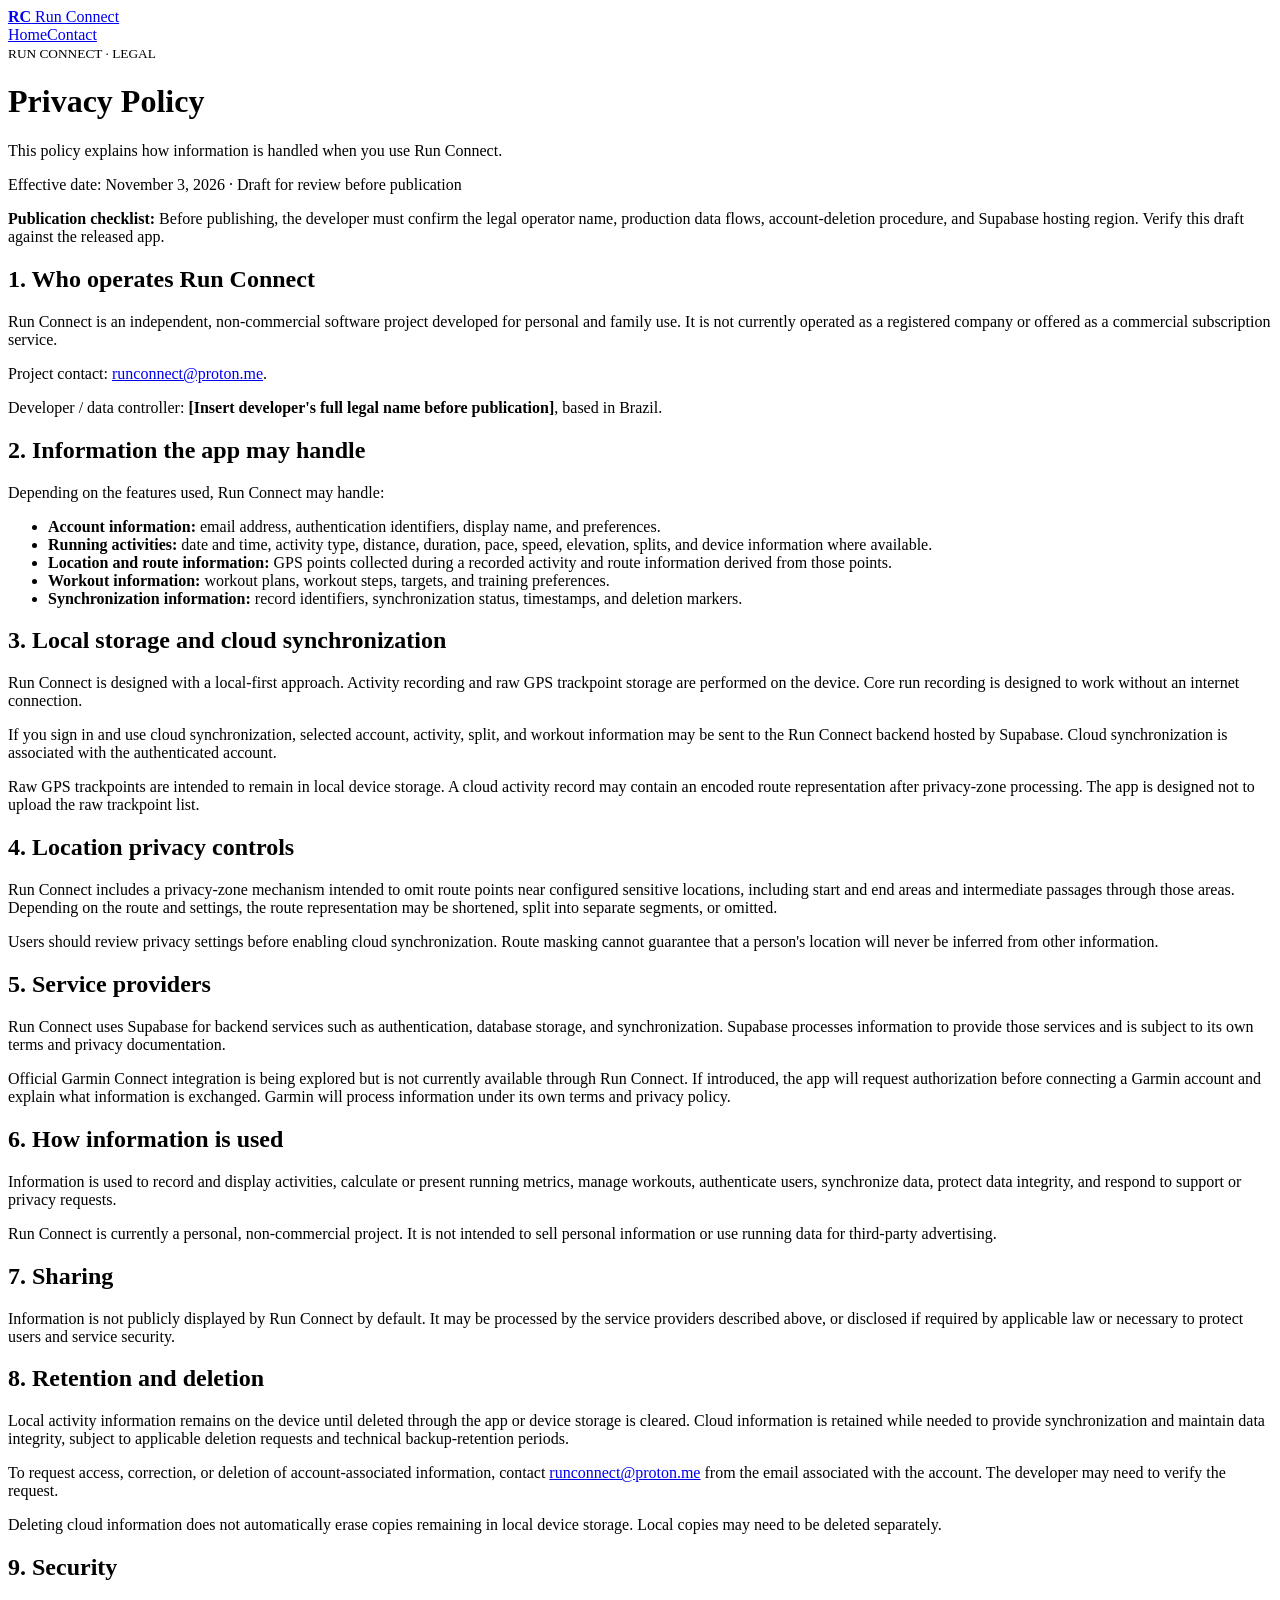
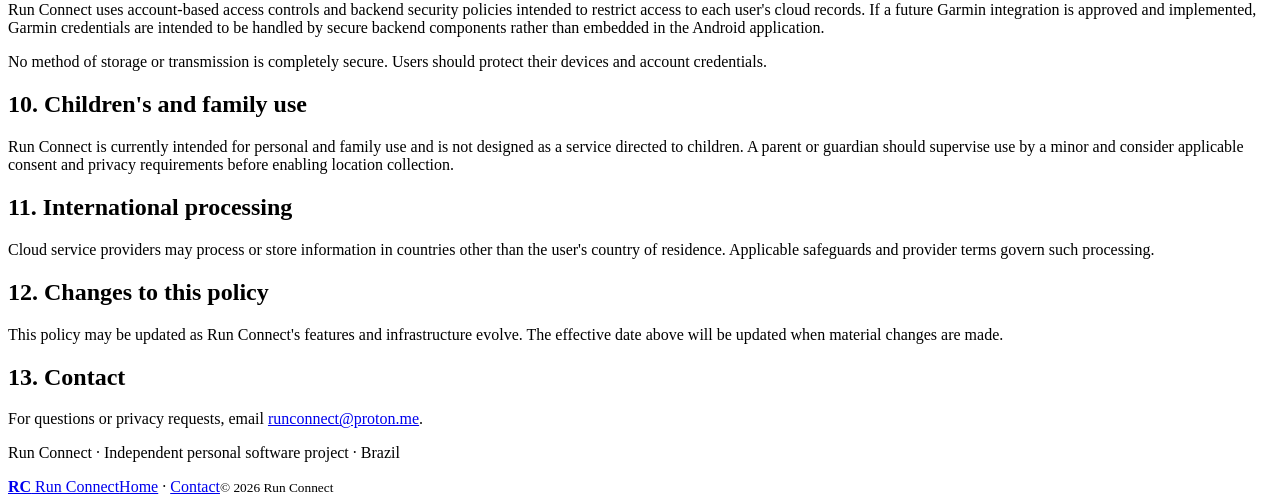
==== privacy.html @ 6f35df57 "Add Run Connect public site: privacy.html" ====
<!doctype html>
<html lang="en"><head><meta charset="utf-8"><meta name="viewport" content="width=device-width,initial-scale=1"><meta name="theme-color" content="#102338"><title>Privacy Policy — Run Connect</title><link rel="stylesheet" href="assets/style.css"></head>
<body><header><a class="brand" href="./"><b>RC</b> Run Connect</a><nav><a href="index.html">Home</a><a href="mailto:runconnect@proton.me">Contact</a></nav></header>
<main class="legal"><small>RUN CONNECT · LEGAL</small><h1>Privacy Policy</h1><p class="lead">This policy explains how information is handled when you use Run Connect.</p><p class="date">Effective date: November 3, 2026 · Draft for review before publication</p>
<aside><strong>Publication checklist:</strong> Before publishing, the developer must confirm the legal operator name, production data flows, account-deletion procedure, and Supabase hosting region. Verify this draft against the released app.</aside>
<h2>1. Who operates Run Connect</h2><p>Run Connect is an independent, non-commercial software project developed for personal and family use. It is not currently operated as a registered company or offered as a commercial subscription service.</p><p>Project contact: <a href="mailto:runconnect@proton.me">runconnect@proton.me</a>.</p><p>Developer / data controller: <strong>[Insert developer's full legal name before publication]</strong>, based in Brazil.</p>
<h2>2. Information the app may handle</h2><p>Depending on the features used, Run Connect may handle:</p><ul><li><strong>Account information:</strong> email address, authentication identifiers, display name, and preferences.</li><li><strong>Running activities:</strong> date and time, activity type, distance, duration, pace, speed, elevation, splits, and device information where available.</li><li><strong>Location and route information:</strong> GPS points collected during a recorded activity and route information derived from those points.</li><li><strong>Workout information:</strong> workout plans, workout steps, targets, and training preferences.</li><li><strong>Synchronization information:</strong> record identifiers, synchronization status, timestamps, and deletion markers.</li></ul>
<h2>3. Local storage and cloud synchronization</h2><p>Run Connect is designed with a local-first approach. Activity recording and raw GPS trackpoint storage are performed on the device. Core run recording is designed to work without an internet connection.</p><p>If you sign in and use cloud synchronization, selected account, activity, split, and workout information may be sent to the Run Connect backend hosted by Supabase. Cloud synchronization is associated with the authenticated account.</p><p>Raw GPS trackpoints are intended to remain in local device storage. A cloud activity record may contain an encoded route representation after privacy-zone processing. The app is designed not to upload the raw trackpoint list.</p>
<h2>4. Location privacy controls</h2><p>Run Connect includes a privacy-zone mechanism intended to omit route points near configured sensitive locations, including start and end areas and intermediate passages through those areas. Depending on the route and settings, the route representation may be shortened, split into separate segments, or omitted.</p><p>Users should review privacy settings before enabling cloud synchronization. Route masking cannot guarantee that a person's location will never be inferred from other information.</p>
<h2>5. Service providers</h2><p>Run Connect uses Supabase for backend services such as authentication, database storage, and synchronization. Supabase processes information to provide those services and is subject to its own terms and privacy documentation.</p><p>Official Garmin Connect integration is being explored but is not currently available through Run Connect. If introduced, the app will request authorization before connecting a Garmin account and explain what information is exchanged. Garmin will process information under its own terms and privacy policy.</p>
<h2>6. How information is used</h2><p>Information is used to record and display activities, calculate or present running metrics, manage workouts, authenticate users, synchronize data, protect data integrity, and respond to support or privacy requests.</p><p>Run Connect is currently a personal, non-commercial project. It is not intended to sell personal information or use running data for third-party advertising.</p>
<h2>7. Sharing</h2><p>Information is not publicly displayed by Run Connect by default. It may be processed by the service providers described above, or disclosed if required by applicable law or necessary to protect users and service security.</p>
<h2>8. Retention and deletion</h2><p>Local activity information remains on the device until deleted through the app or device storage is cleared. Cloud information is retained while needed to provide synchronization and maintain data integrity, subject to applicable deletion requests and technical backup-retention periods.</p><p>To request access, correction, or deletion of account-associated information, contact <a href="mailto:runconnect@proton.me">runconnect@proton.me</a> from the email associated with the account. The developer may need to verify the request.</p><p>Deleting cloud information does not automatically erase copies remaining in local device storage. Local copies may need to be deleted separately.</p>
<h2>9. Security</h2><p>Run Connect uses account-based access controls and backend security policies intended to restrict access to each user's cloud records. If a future Garmin integration is approved and implemented, Garmin credentials are intended to be handled by secure backend components rather than embedded in the Android application.</p><p>No method of storage or transmission is completely secure. Users should protect their devices and account credentials.</p>
<h2>10. Children's and family use</h2><p>Run Connect is currently intended for personal and family use and is not designed as a service directed to children. A parent or guardian should supervise use by a minor and consider applicable consent and privacy requirements before enabling location collection.</p>
<h2>11. International processing</h2><p>Cloud service providers may process or store information in countries other than the user's country of residence. Applicable safeguards and provider terms govern such processing.</p>
<h2>12. Changes to this policy</h2><p>This policy may be updated as Run Connect's features and infrastructure evolve. The effective date above will be updated when material changes are made.</p>
<h2>13. Contact</h2><p>For questions or privacy requests, email <a href="mailto:runconnect@proton.me">runconnect@proton.me</a>.</p><p class="date">Run Connect · Independent personal software project · Brazil</p></main>
<footer><a class="brand" href="./"><b>RC</b> Run Connect</a><span><a href="index.html">Home</a> · <a href="mailto:runconnect@proton.me">Contact</a></span><small>© 2026 Run Connect</small></footer></body></html>
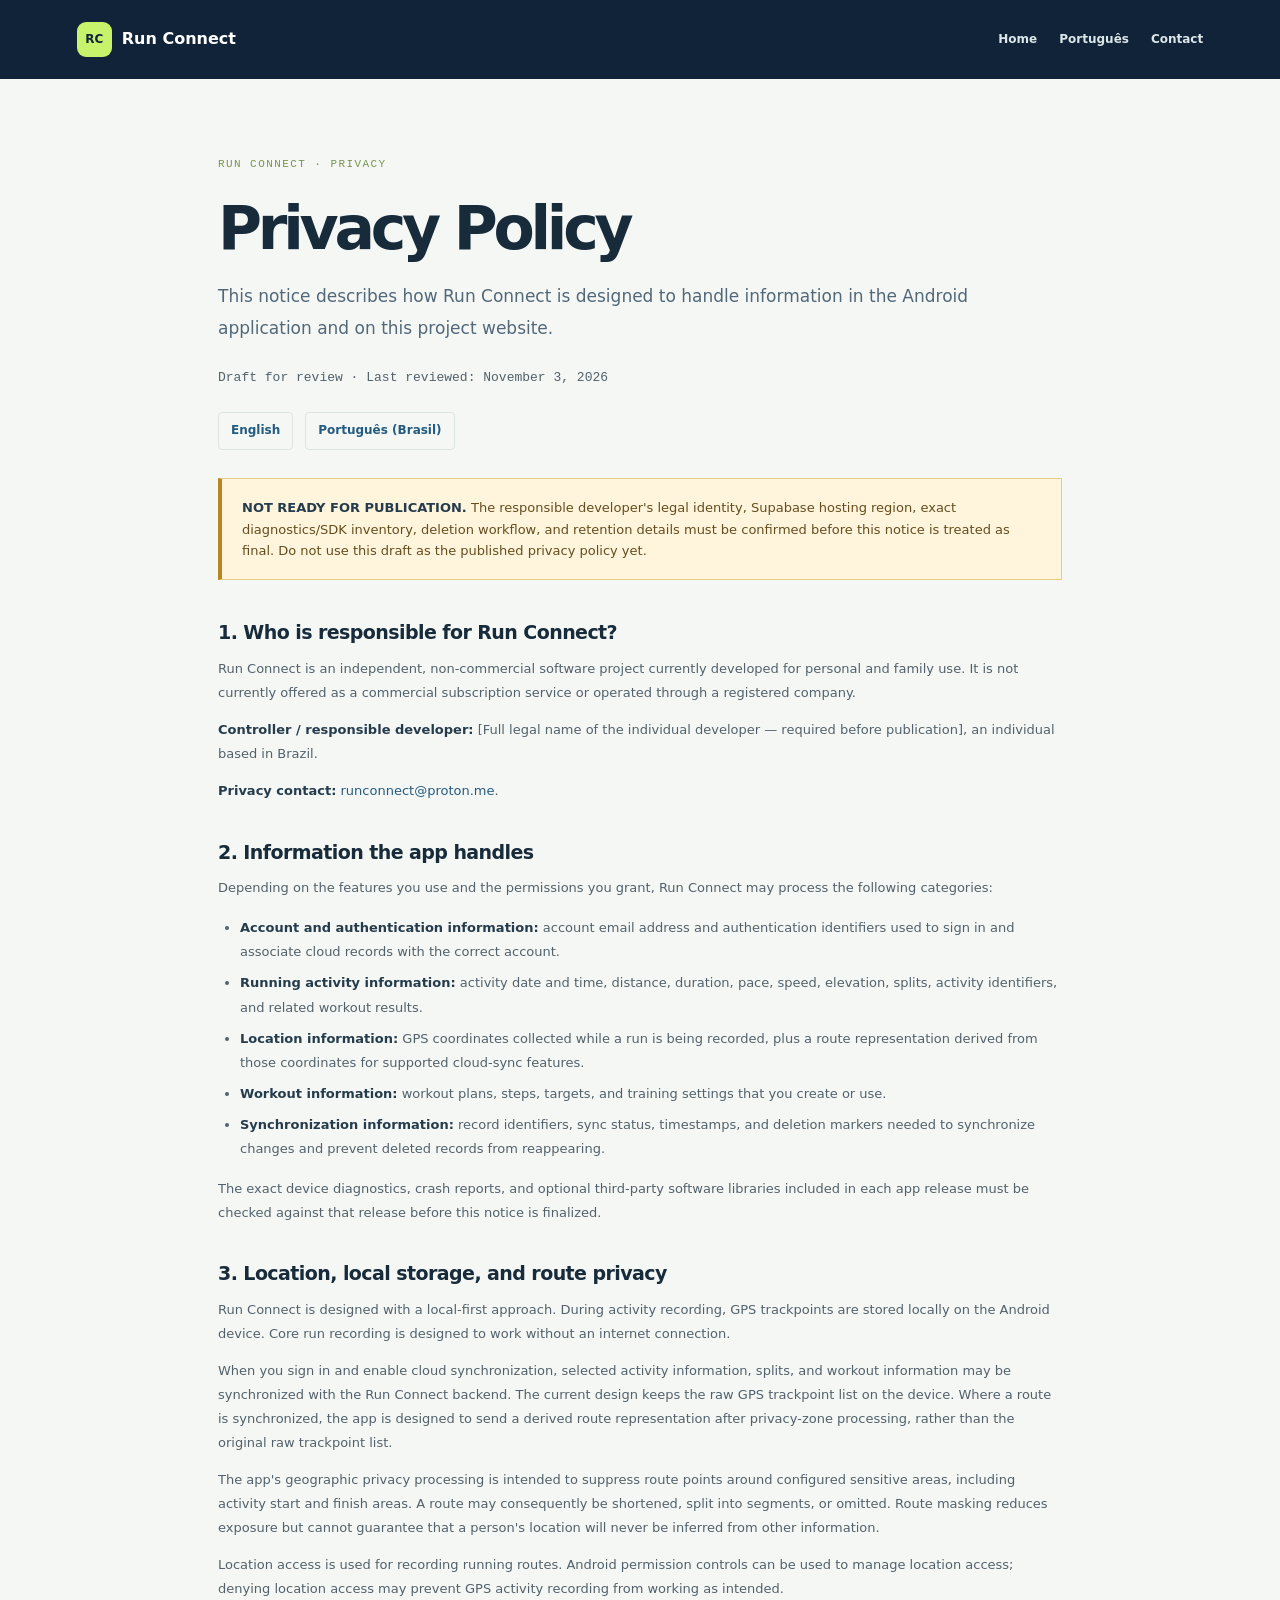
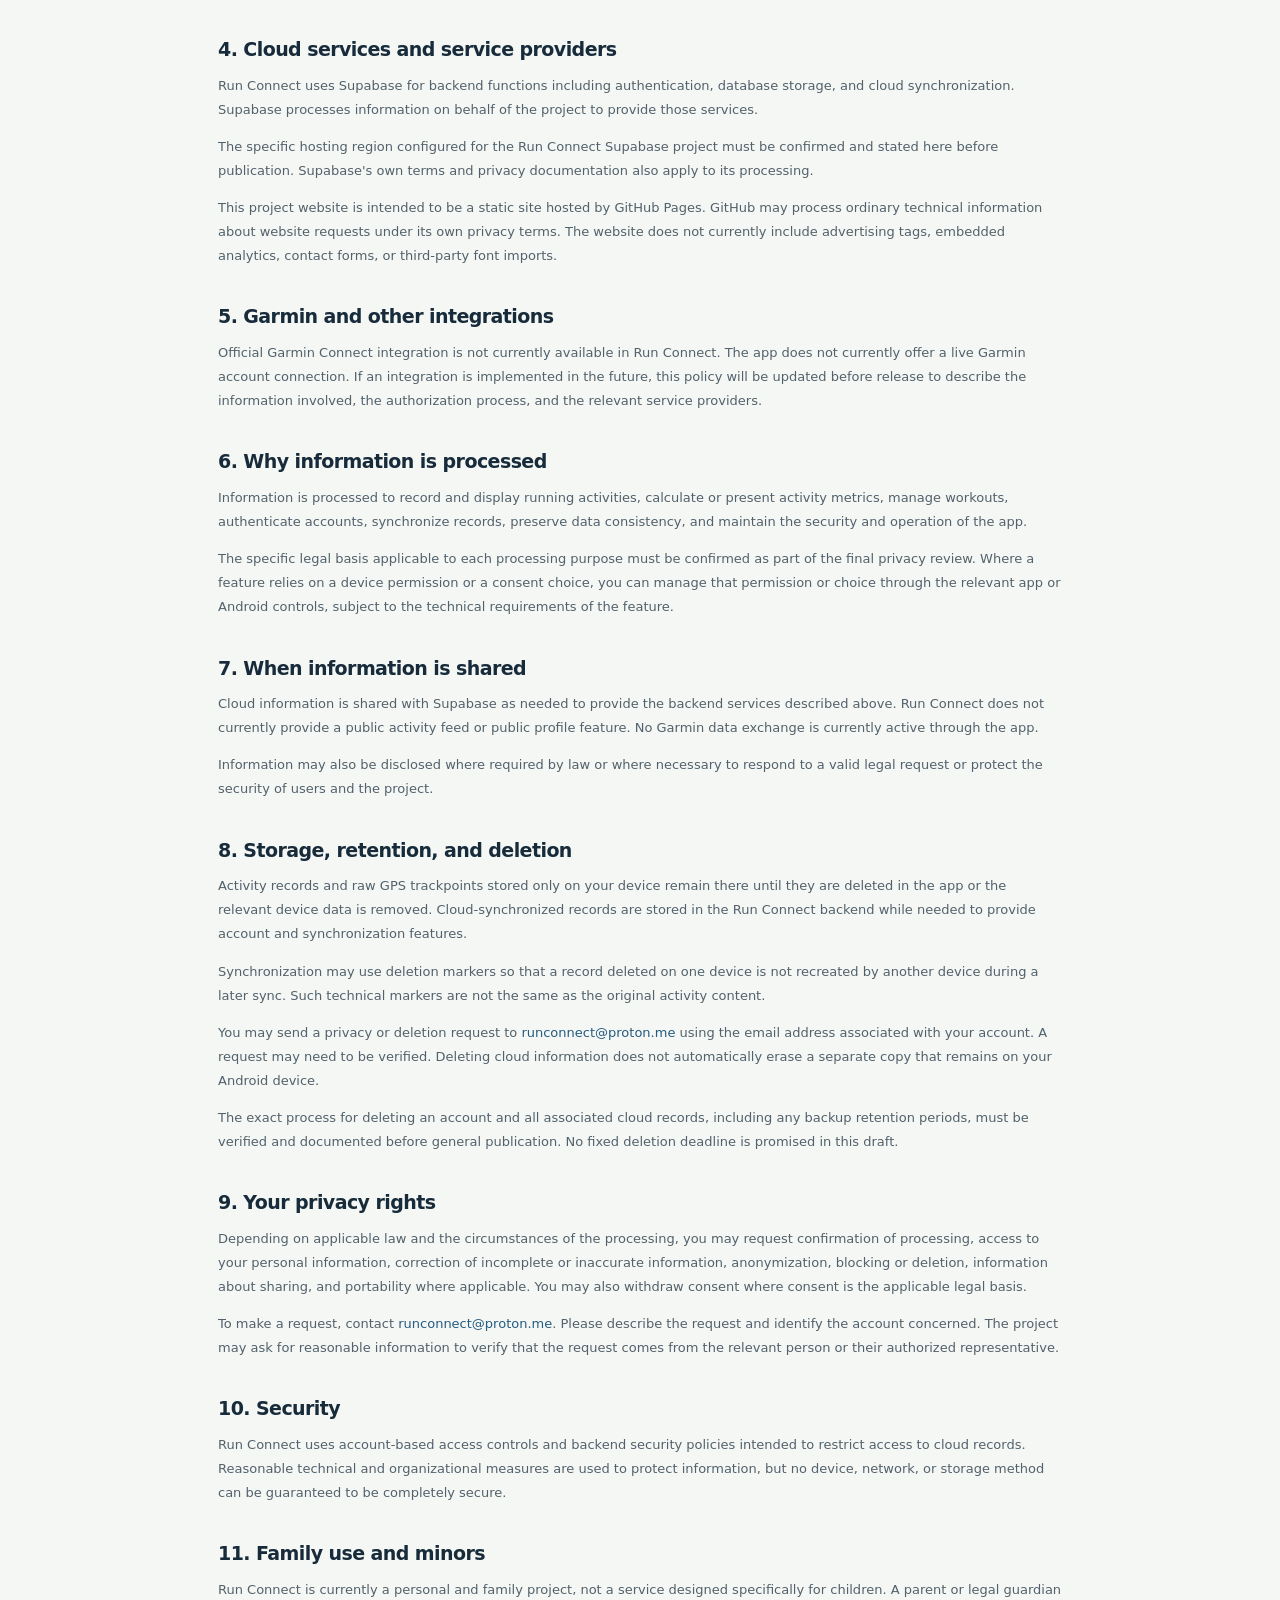
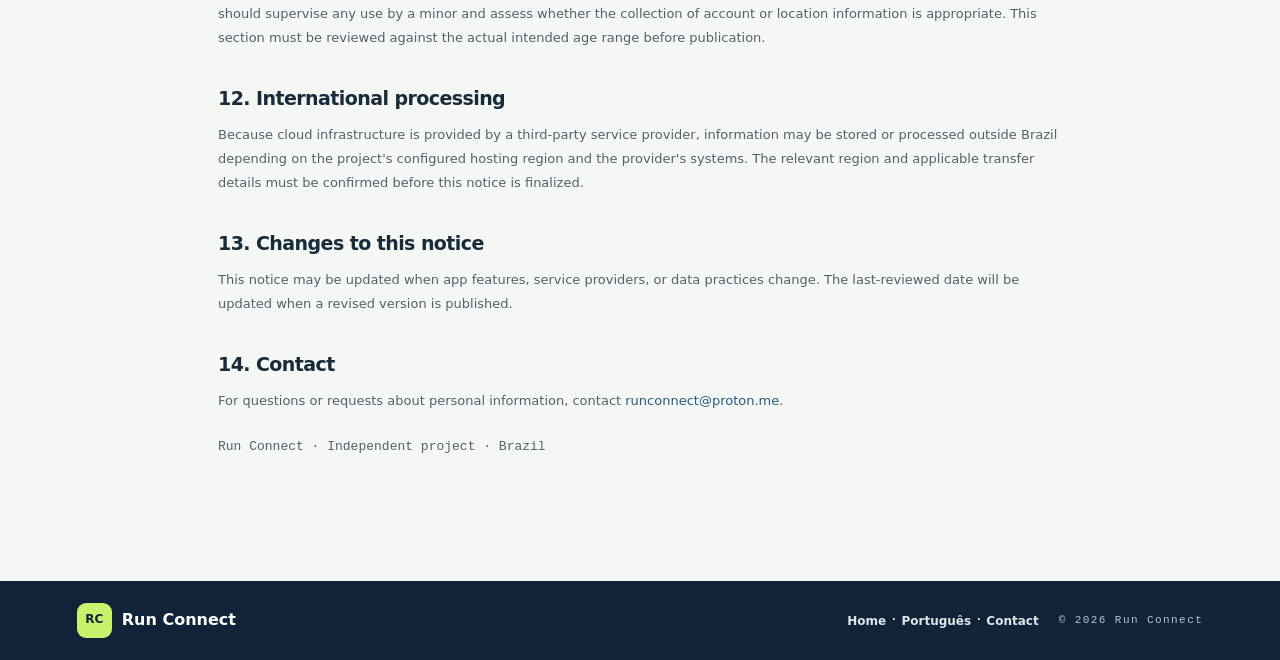
==== commit 130a502f: "Rewrite English privacy notice as transparent publication draft" ====
--- a/privacy.html
+++ b/privacy.html
@@ -1,19 +1,86 @@
 <!doctype html>
-<html lang="en"><head><meta charset="utf-8"><meta name="viewport" content="width=device-width,initial-scale=1"><meta name="theme-color" content="#102338"><title>Privacy Policy — Run Connect</title><link rel="stylesheet" href="assets/style.css"></head>
-<body><header><a class="brand" href="./"><b>RC</b> Run Connect</a><nav><a href="index.html">Home</a><a href="mailto:runconnect@proton.me">Contact</a></nav></header>
-<main class="legal"><small>RUN CONNECT · LEGAL</small><h1>Privacy Policy</h1><p class="lead">This policy explains how information is handled when you use Run Connect.</p><p class="date">Effective date: November 3, 2026 · Draft for review before publication</p>
-<aside><strong>Publication checklist:</strong> Before publishing, the developer must confirm the legal operator name, production data flows, account-deletion procedure, and Supabase hosting region. Verify this draft against the released app.</aside>
-<h2>1. Who operates Run Connect</h2><p>Run Connect is an independent, non-commercial software project developed for personal and family use. It is not currently operated as a registered company or offered as a commercial subscription service.</p><p>Project contact: <a href="mailto:runconnect@proton.me">runconnect@proton.me</a>.</p><p>Developer / data controller: <strong>[Insert developer's full legal name before publication]</strong>, based in Brazil.</p>
-<h2>2. Information the app may handle</h2><p>Depending on the features used, Run Connect may handle:</p><ul><li><strong>Account information:</strong> email address, authentication identifiers, display name, and preferences.</li><li><strong>Running activities:</strong> date and time, activity type, distance, duration, pace, speed, elevation, splits, and device information where available.</li><li><strong>Location and route information:</strong> GPS points collected during a recorded activity and route information derived from those points.</li><li><strong>Workout information:</strong> workout plans, workout steps, targets, and training preferences.</li><li><strong>Synchronization information:</strong> record identifiers, synchronization status, timestamps, and deletion markers.</li></ul>
-<h2>3. Local storage and cloud synchronization</h2><p>Run Connect is designed with a local-first approach. Activity recording and raw GPS trackpoint storage are performed on the device. Core run recording is designed to work without an internet connection.</p><p>If you sign in and use cloud synchronization, selected account, activity, split, and workout information may be sent to the Run Connect backend hosted by Supabase. Cloud synchronization is associated with the authenticated account.</p><p>Raw GPS trackpoints are intended to remain in local device storage. A cloud activity record may contain an encoded route representation after privacy-zone processing. The app is designed not to upload the raw trackpoint list.</p>
-<h2>4. Location privacy controls</h2><p>Run Connect includes a privacy-zone mechanism intended to omit route points near configured sensitive locations, including start and end areas and intermediate passages through those areas. Depending on the route and settings, the route representation may be shortened, split into separate segments, or omitted.</p><p>Users should review privacy settings before enabling cloud synchronization. Route masking cannot guarantee that a person's location will never be inferred from other information.</p>
-<h2>5. Service providers</h2><p>Run Connect uses Supabase for backend services such as authentication, database storage, and synchronization. Supabase processes information to provide those services and is subject to its own terms and privacy documentation.</p><p>Official Garmin Connect integration is being explored but is not currently available through Run Connect. If introduced, the app will request authorization before connecting a Garmin account and explain what information is exchanged. Garmin will process information under its own terms and privacy policy.</p>
-<h2>6. How information is used</h2><p>Information is used to record and display activities, calculate or present running metrics, manage workouts, authenticate users, synchronize data, protect data integrity, and respond to support or privacy requests.</p><p>Run Connect is currently a personal, non-commercial project. It is not intended to sell personal information or use running data for third-party advertising.</p>
-<h2>7. Sharing</h2><p>Information is not publicly displayed by Run Connect by default. It may be processed by the service providers described above, or disclosed if required by applicable law or necessary to protect users and service security.</p>
-<h2>8. Retention and deletion</h2><p>Local activity information remains on the device until deleted through the app or device storage is cleared. Cloud information is retained while needed to provide synchronization and maintain data integrity, subject to applicable deletion requests and technical backup-retention periods.</p><p>To request access, correction, or deletion of account-associated information, contact <a href="mailto:runconnect@proton.me">runconnect@proton.me</a> from the email associated with the account. The developer may need to verify the request.</p><p>Deleting cloud information does not automatically erase copies remaining in local device storage. Local copies may need to be deleted separately.</p>
-<h2>9. Security</h2><p>Run Connect uses account-based access controls and backend security policies intended to restrict access to each user's cloud records. If a future Garmin integration is approved and implemented, Garmin credentials are intended to be handled by secure backend components rather than embedded in the Android application.</p><p>No method of storage or transmission is completely secure. Users should protect their devices and account credentials.</p>
-<h2>10. Children's and family use</h2><p>Run Connect is currently intended for personal and family use and is not designed as a service directed to children. A parent or guardian should supervise use by a minor and consider applicable consent and privacy requirements before enabling location collection.</p>
-<h2>11. International processing</h2><p>Cloud service providers may process or store information in countries other than the user's country of residence. Applicable safeguards and provider terms govern such processing.</p>
-<h2>12. Changes to this policy</h2><p>This policy may be updated as Run Connect's features and infrastructure evolve. The effective date above will be updated when material changes are made.</p>
-<h2>13. Contact</h2><p>For questions or privacy requests, email <a href="mailto:runconnect@proton.me">runconnect@proton.me</a>.</p><p class="date">Run Connect · Independent personal software project · Brazil</p></main>
-<footer><a class="brand" href="./"><b>RC</b> Run Connect</a><span><a href="index.html">Home</a> · <a href="mailto:runconnect@proton.me">Contact</a></span><small>© 2026 Run Connect</small></footer></body></html>+<html lang="en">
+<head>
+  <meta charset="utf-8">
+  <meta name="viewport" content="width=device-width, initial-scale=1">
+  <meta name="theme-color" content="#102338">
+  <title>Privacy Policy — Run Connect</title>
+  <link rel="stylesheet" href="assets/style.css">
+</head>
+<body>
+<header><a class="brand" href="./"><b>RC</b> Run Connect</a><nav><a href="index.html">Home</a><a href="privacy.pt-BR.html">Português</a><a href="mailto:runconnect@proton.me">Contact</a></nav></header>
+<main class="legal">
+  <small>RUN CONNECT · PRIVACY</small>
+  <h1>Privacy Policy</h1>
+  <p class="lead">This notice describes how Run Connect is designed to handle information in the Android application and on this project website.</p>
+  <p class="date">Draft for review · Last reviewed: November 3, 2026</p>
+  <div class="language-links"><a href="privacy.html">English</a><a href="privacy.pt-BR.html">Português (Brasil)</a></div>
+  <aside class="draft-warning"><strong>NOT READY FOR PUBLICATION.</strong> The responsible developer's legal identity, Supabase hosting region, exact diagnostics/SDK inventory, deletion workflow, and retention details must be confirmed before this notice is treated as final. Do not use this draft as the published privacy policy yet.</aside>
+
+  <h2>1. Who is responsible for Run Connect?</h2>
+  <p>Run Connect is an independent, non-commercial software project currently developed for personal and family use. It is not currently offered as a commercial subscription service or operated through a registered company.</p>
+  <p><strong>Controller / responsible developer:</strong> [Full legal name of the individual developer — required before publication], an individual based in Brazil.</p>
+  <p><strong>Privacy contact:</strong> <a href="mailto:runconnect@proton.me">runconnect@proton.me</a>.</p>
+
+  <h2>2. Information the app handles</h2>
+  <p>Depending on the features you use and the permissions you grant, Run Connect may process the following categories:</p>
+  <ul>
+    <li><strong>Account and authentication information:</strong> account email address and authentication identifiers used to sign in and associate cloud records with the correct account.</li>
+    <li><strong>Running activity information:</strong> activity date and time, distance, duration, pace, speed, elevation, splits, activity identifiers, and related workout results.</li>
+    <li><strong>Location information:</strong> GPS coordinates collected while a run is being recorded, plus a route representation derived from those coordinates for supported cloud-sync features.</li>
+    <li><strong>Workout information:</strong> workout plans, steps, targets, and training settings that you create or use.</li>
+    <li><strong>Synchronization information:</strong> record identifiers, sync status, timestamps, and deletion markers needed to synchronize changes and prevent deleted records from reappearing.</li>
+  </ul>
+  <p>The exact device diagnostics, crash reports, and optional third-party software libraries included in each app release must be checked against that release before this notice is finalized.</p>
+
+  <h2>3. Location, local storage, and route privacy</h2>
+  <p>Run Connect is designed with a local-first approach. During activity recording, GPS trackpoints are stored locally on the Android device. Core run recording is designed to work without an internet connection.</p>
+  <p>When you sign in and enable cloud synchronization, selected activity information, splits, and workout information may be synchronized with the Run Connect backend. The current design keeps the raw GPS trackpoint list on the device. Where a route is synchronized, the app is designed to send a derived route representation after privacy-zone processing, rather than the original raw trackpoint list.</p>
+  <p>The app's geographic privacy processing is intended to suppress route points around configured sensitive areas, including activity start and finish areas. A route may consequently be shortened, split into segments, or omitted. Route masking reduces exposure but cannot guarantee that a person's location will never be inferred from other information.</p>
+  <p>Location access is used for recording running routes. Android permission controls can be used to manage location access; denying location access may prevent GPS activity recording from working as intended.</p>
+
+  <h2>4. Cloud services and service providers</h2>
+  <p>Run Connect uses Supabase for backend functions including authentication, database storage, and cloud synchronization. Supabase processes information on behalf of the project to provide those services.</p>
+  <p>The specific hosting region configured for the Run Connect Supabase project must be confirmed and stated here before publication. Supabase's own terms and privacy documentation also apply to its processing.</p>
+  <p>This project website is intended to be a static site hosted by GitHub Pages. GitHub may process ordinary technical information about website requests under its own privacy terms. The website does not currently include advertising tags, embedded analytics, contact forms, or third-party font imports.</p>
+
+  <h2>5. Garmin and other integrations</h2>
+  <p>Official Garmin Connect integration is not currently available in Run Connect. The app does not currently offer a live Garmin account connection. If an integration is implemented in the future, this policy will be updated before release to describe the information involved, the authorization process, and the relevant service providers.</p>
+
+  <h2>6. Why information is processed</h2>
+  <p>Information is processed to record and display running activities, calculate or present activity metrics, manage workouts, authenticate accounts, synchronize records, preserve data consistency, and maintain the security and operation of the app.</p>
+  <p>The specific legal basis applicable to each processing purpose must be confirmed as part of the final privacy review. Where a feature relies on a device permission or a consent choice, you can manage that permission or choice through the relevant app or Android controls, subject to the technical requirements of the feature.</p>
+
+  <h2>7. When information is shared</h2>
+  <p>Cloud information is shared with Supabase as needed to provide the backend services described above. Run Connect does not currently provide a public activity feed or public profile feature. No Garmin data exchange is currently active through the app.</p>
+  <p>Information may also be disclosed where required by law or where necessary to respond to a valid legal request or protect the security of users and the project.</p>
+
+  <h2>8. Storage, retention, and deletion</h2>
+  <p>Activity records and raw GPS trackpoints stored only on your device remain there until they are deleted in the app or the relevant device data is removed. Cloud-synchronized records are stored in the Run Connect backend while needed to provide account and synchronization features.</p>
+  <p>Synchronization may use deletion markers so that a record deleted on one device is not recreated by another device during a later sync. Such technical markers are not the same as the original activity content.</p>
+  <p>You may send a privacy or deletion request to <a href="mailto:runconnect@proton.me">runconnect@proton.me</a> using the email address associated with your account. A request may need to be verified. Deleting cloud information does not automatically erase a separate copy that remains on your Android device.</p>
+  <p>The exact process for deleting an account and all associated cloud records, including any backup retention periods, must be verified and documented before general publication. No fixed deletion deadline is promised in this draft.</p>
+
+  <h2>9. Your privacy rights</h2>
+  <p>Depending on applicable law and the circumstances of the processing, you may request confirmation of processing, access to your personal information, correction of incomplete or inaccurate information, anonymization, blocking or deletion, information about sharing, and portability where applicable. You may also withdraw consent where consent is the applicable legal basis.</p>
+  <p>To make a request, contact <a href="mailto:runconnect@proton.me">runconnect@proton.me</a>. Please describe the request and identify the account concerned. The project may ask for reasonable information to verify that the request comes from the relevant person or their authorized representative.</p>
+
+  <h2>10. Security</h2>
+  <p>Run Connect uses account-based access controls and backend security policies intended to restrict access to cloud records. Reasonable technical and organizational measures are used to protect information, but no device, network, or storage method can be guaranteed to be completely secure.</p>
+
+  <h2>11. Family use and minors</h2>
+  <p>Run Connect is currently a personal and family project, not a service designed specifically for children. A parent or legal guardian should supervise any use by a minor and assess whether the collection of account or location information is appropriate. This section must be reviewed against the actual intended age range before publication.</p>
+
+  <h2>12. International processing</h2>
+  <p>Because cloud infrastructure is provided by a third-party service provider, information may be stored or processed outside Brazil depending on the project's configured hosting region and the provider's systems. The relevant region and applicable transfer details must be confirmed before this notice is finalized.</p>
+
+  <h2>13. Changes to this notice</h2>
+  <p>This notice may be updated when app features, service providers, or data practices change. The last-reviewed date will be updated when a revised version is published.</p>
+
+  <h2>14. Contact</h2>
+  <p>For questions or requests about personal information, contact <a href="mailto:runconnect@proton.me">runconnect@proton.me</a>.</p>
+  <p class="date">Run Connect · Independent project · Brazil</p>
+</main>
+<footer><a class="brand" href="./"><b>RC</b> Run Connect</a><span><a href="index.html">Home</a> · <a href="privacy.pt-BR.html">Português</a> · <a href="mailto:runconnect@proton.me">Contact</a></span><small>© 2026 Run Connect</small></footer>
+</body>
+</html>
--- a/assets/style.css
+++ b/assets/style.css
@@ -0,0 +1 @@
+:root{--navy:#102338;--blue:#193b50;--ink:#172b3b;--muted:#60717e;--lime:#c6f36b;--paper:#f5f7f4;--line:#dce4e1}*{box-sizing:border-box}body{margin:0;background:var(--paper);color:var(--ink);font-family:system-ui,-apple-system,BlinkMacSystemFont,"Segoe UI",Roboto,Arial,sans-serif;line-height:1.65}a{color:#245b80;text-decoration:none}a:hover{text-decoration:underline}header,footer{background:var(--navy);color:#fff;padding:22px max(6vw,24px);display:flex;align-items:center;justify-content:space-between;gap:20px}header nav{display:flex;gap:22px;flex-wrap:wrap}header nav a,footer span a{color:#dce6e9;font-size:12px;font-weight:700}.brand{color:#fff;font-weight:800;display:flex;align-items:center;gap:10px}.brand b{display:grid;place-items:center;width:35px;height:35px;border-radius:9px;background:var(--lime);color:var(--navy);font-size:12px}.hero{padding:105px max(10vw,28px) 90px;background:radial-gradient(ellipse at 85% 40%,#28536a,transparent 40%),linear-gradient(115deg,var(--navy),var(--blue));color:#fff;min-height:510px}.eyebrow,small{font:11px ui-monospace,SFMono-Regular,Consolas,monospace;letter-spacing:.13em;color:#78944d}.hero h1{font-size:clamp(48px,7vw,82px);line-height:1.04;letter-spacing:-.07em;margin:28px 0 20px}.hero h1 em{font-style:normal;color:var(--lime)}.hero p{max-width:630px;color:#c7d3d9;font-size:16px;line-height:1.8}.button{display:inline-block;background:var(--lime);color:var(--navy);font-weight:800;font-size:12px;padding:14px 20px;border-radius:4px;margin-top:18px}.hero-note{margin-top:65px;font:11px ui-monospace,SFMono-Regular,Consolas,monospace;letter-spacing:.18em;color:#9db0ba}.intro,.about{padding:85px max(10vw,28px)}h2{font-size:clamp(30px,4vw,45px);line-height:1.15;letter-spacing:-.055em;margin:18px 0}.intro p,.about p{max-width:680px;color:var(--muted);font-size:14px}.cards{padding:0 max(10vw,28px) 90px;display:grid;grid-template-columns:repeat(4,1fr);gap:14px}.cards article{background:#fff;border:1px solid var(--line);padding:24px;min-height:180px}.cards article b{color:#658142;font-size:23px}.cards h3{font-size:15px;margin:18px 0 7px}.cards p,.garmin p{font-size:12px;color:var(--muted)}.garmin{margin:0 6vw;padding:55px 6%;background:#e8eee9;border:1px solid var(--line)}.pill{display:inline-block;border:1px solid #bdcfae;border-radius:30px;padding:8px 12px;color:#4c6639;font-size:10px;font-weight:800}.fine{font-size:10px!important;margin-top:28px}footer{flex-wrap:wrap}footer small{color:#b8c7ce}footer span{margin-left:auto}footer span a{display:inline-block}.legal{max-width:900px;margin:auto;padding:70px 28px 100px}.legal h1{font-size:clamp(42px,6vw,60px);letter-spacing:-.07em;line-height:1.1;margin:20px 0}.legal .lead{font-size:17px;color:#526879}.date{font:11px ui-monospace,SFMono-Regular,Consolas,monospace;color:#788890;margin:22px 0}.draft-warning{background:#fff4dc;border:1px solid #e7cc88;border-left:4px solid #b98520;padding:18px 20px;font-size:13px;color:#654d1d;margin:28px 0 42px}.legal h2{font-size:19px;letter-spacing:-.03em;margin:38px 0 9px}.legal p,.legal li{font-size:13px;color:#52616b;line-height:1.85}.legal ul{padding-left:22px;list-style:disc}.legal li{margin:7px 0}.language-links{display:flex;gap:12px;flex-wrap:wrap;margin:18px 0 28px}.language-links a{font-size:12px;font-weight:700;border:1px solid var(--line);padding:8px 12px;border-radius:4px}.legal strong{color:#253c4d}@media(max-width:760px){header{flex-wrap:wrap}header nav{gap:14px}.cards{grid-template-columns:1fr 1fr}.hero{padding-top:75px}.intro,.about{padding-top:65px}}@media(max-width:480px){.cards{grid-template-columns:1fr}header nav{width:100%;flex-wrap:wrap}footer span{margin-left:0;width:100%}}
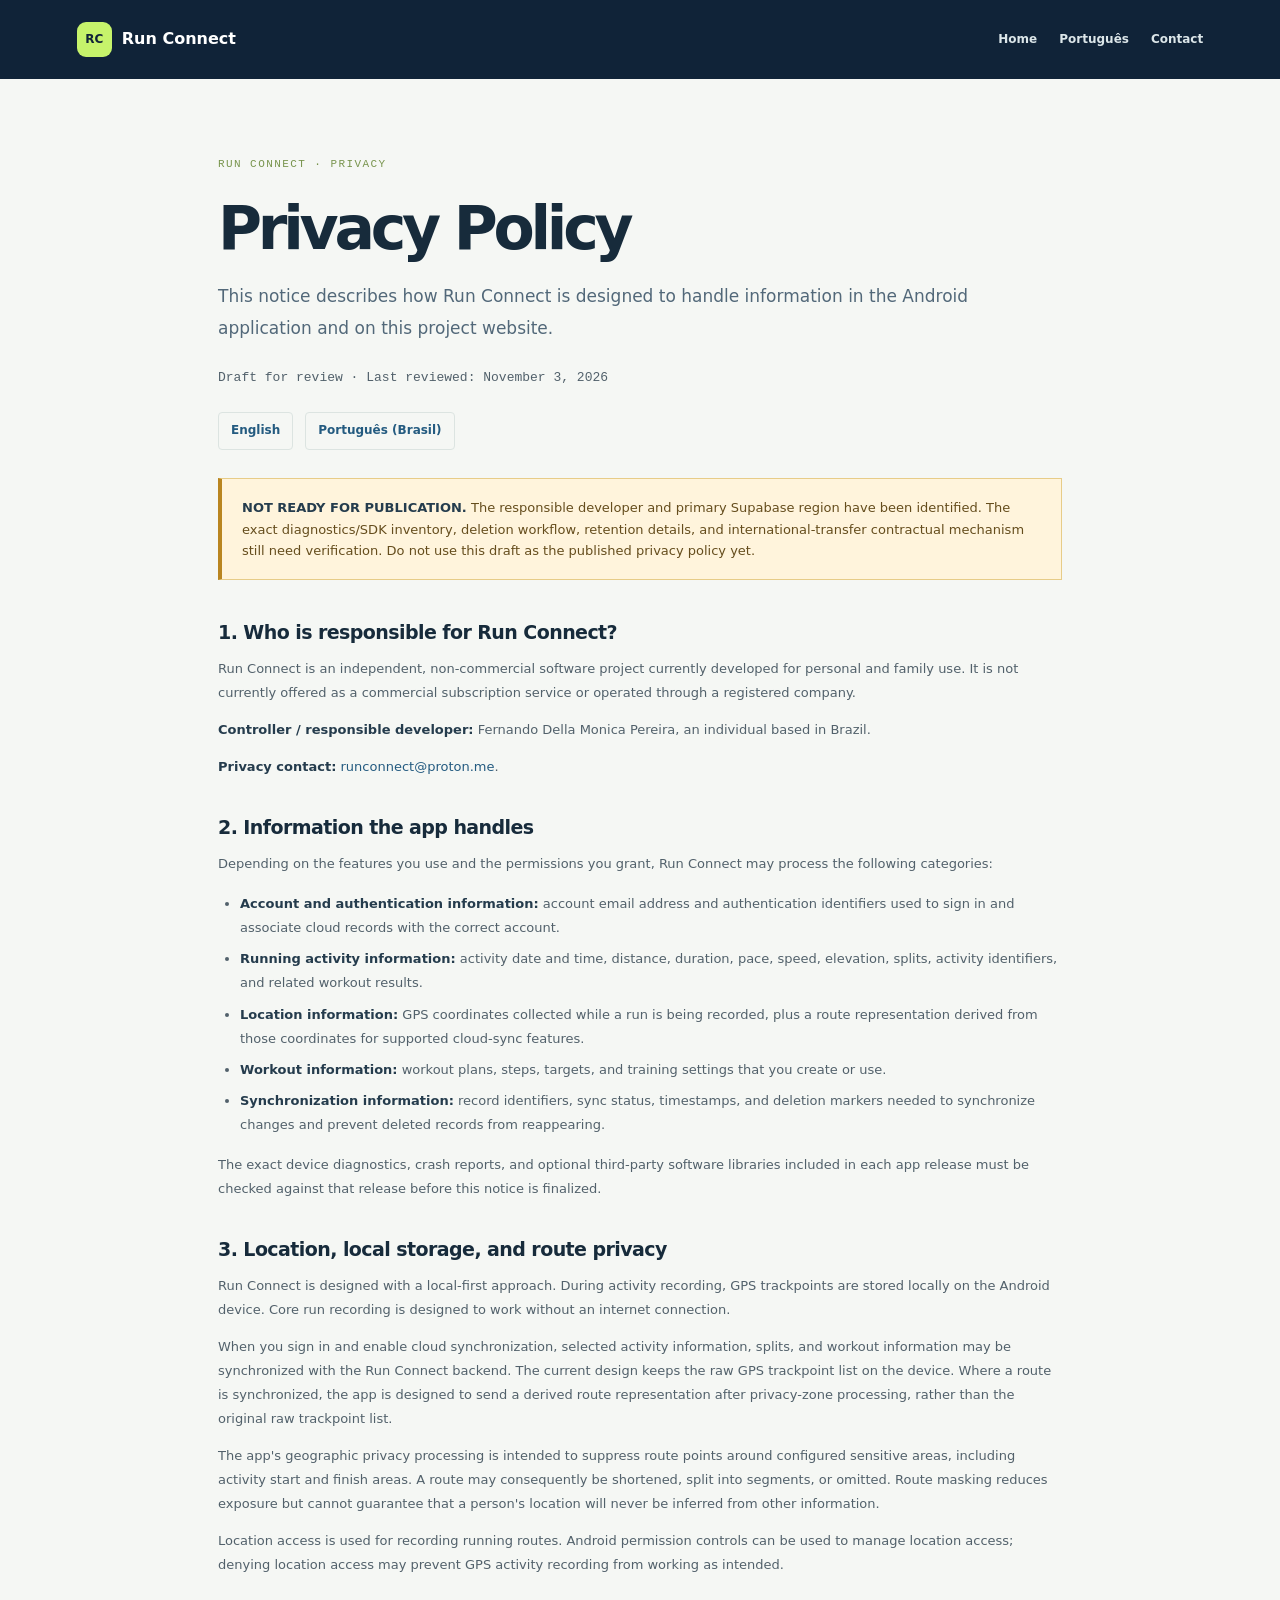
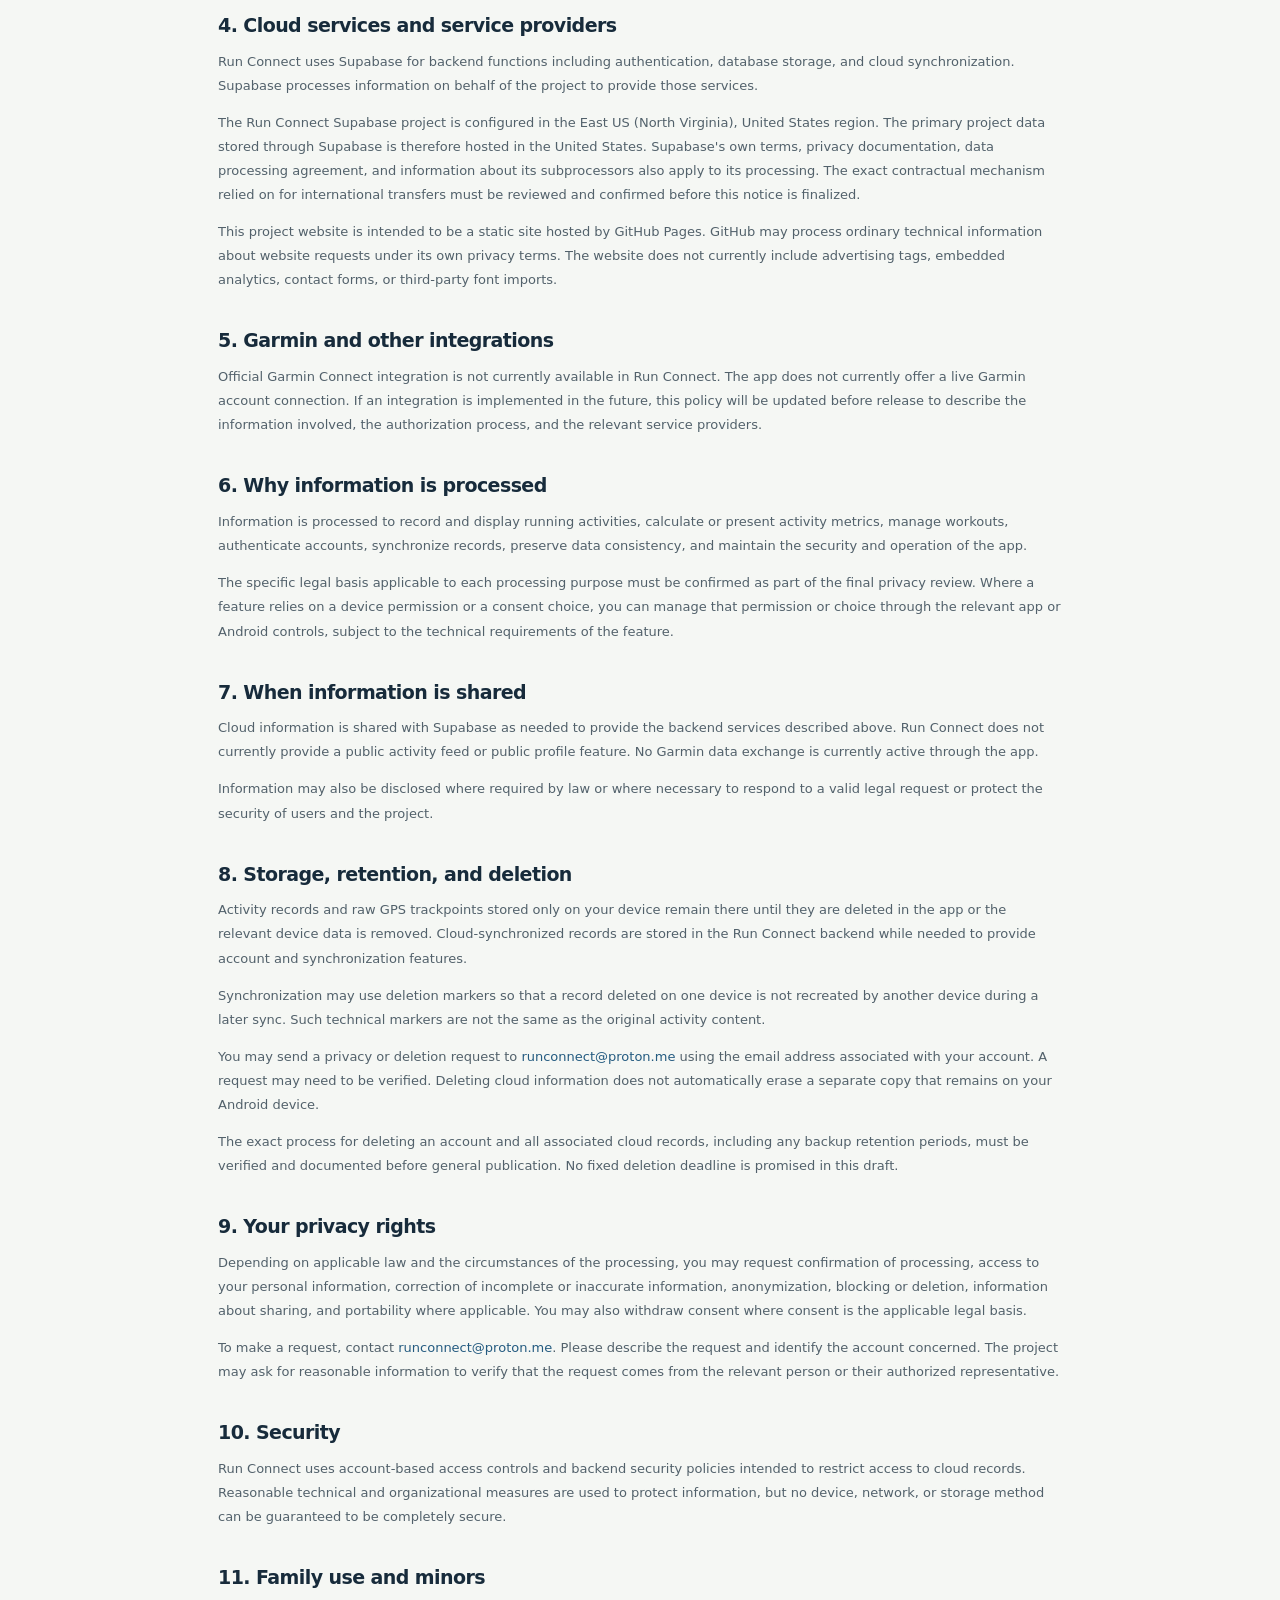
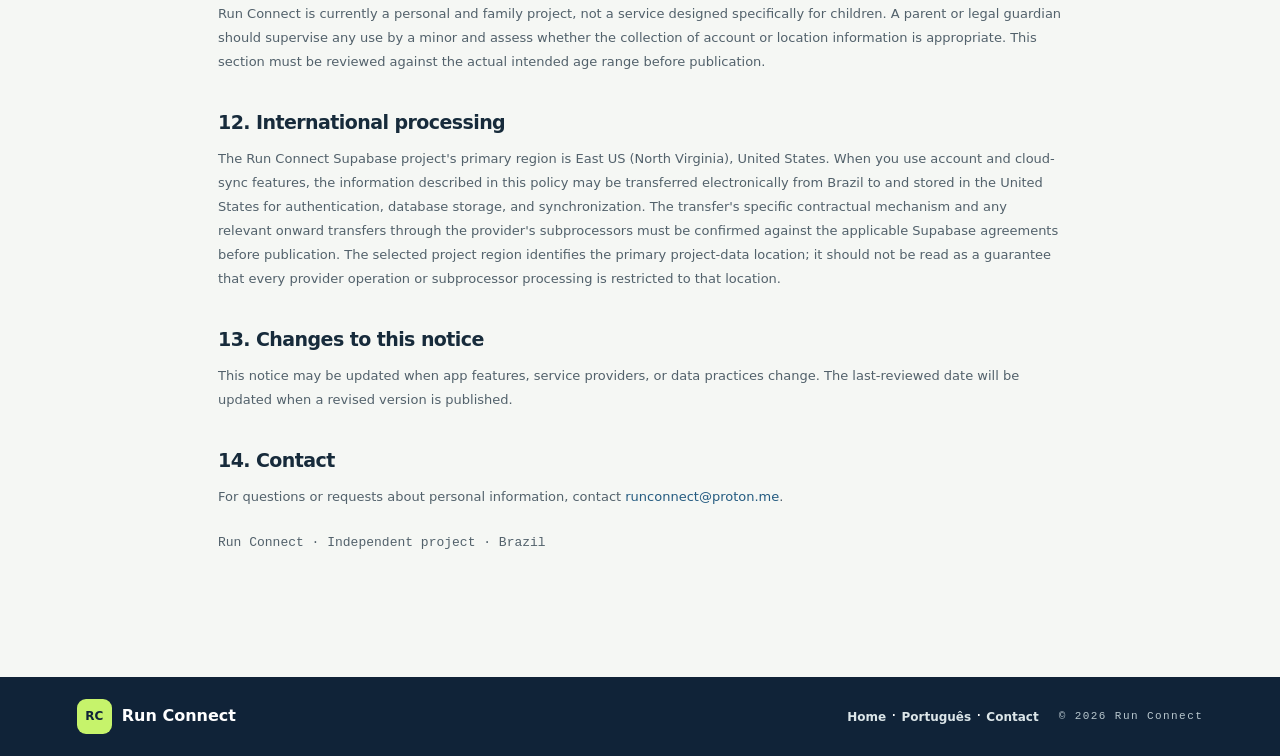
==== commit 9687324c: "Add controller identity and Supabase region to privacy draft" ====
--- a/privacy.html
+++ b/privacy.html
@@ -15,11 +15,11 @@
   <p class="lead">This notice describes how Run Connect is designed to handle information in the Android application and on this project website.</p>
   <p class="date">Draft for review · Last reviewed: November 3, 2026</p>
   <div class="language-links"><a href="privacy.html">English</a><a href="privacy.pt-BR.html">Português (Brasil)</a></div>
-  <aside class="draft-warning"><strong>NOT READY FOR PUBLICATION.</strong> The responsible developer's legal identity, Supabase hosting region, exact diagnostics/SDK inventory, deletion workflow, and retention details must be confirmed before this notice is treated as final. Do not use this draft as the published privacy policy yet.</aside>
+  <aside class="draft-warning"><strong>NOT READY FOR PUBLICATION.</strong> The responsible developer and primary Supabase region have been identified. The exact diagnostics/SDK inventory, deletion workflow, retention details, and international-transfer contractual mechanism still need verification. Do not use this draft as the published privacy policy yet.</aside>
 
   <h2>1. Who is responsible for Run Connect?</h2>
   <p>Run Connect is an independent, non-commercial software project currently developed for personal and family use. It is not currently offered as a commercial subscription service or operated through a registered company.</p>
-  <p><strong>Controller / responsible developer:</strong> [Full legal name of the individual developer — required before publication], an individual based in Brazil.</p>
+  <p><strong>Controller / responsible developer:</strong> Fernando Della Monica Pereira, an individual based in Brazil.</p>
   <p><strong>Privacy contact:</strong> <a href="mailto:runconnect@proton.me">runconnect@proton.me</a>.</p>
 
   <h2>2. Information the app handles</h2>
@@ -41,7 +41,7 @@
 
   <h2>4. Cloud services and service providers</h2>
   <p>Run Connect uses Supabase for backend functions including authentication, database storage, and cloud synchronization. Supabase processes information on behalf of the project to provide those services.</p>
-  <p>The specific hosting region configured for the Run Connect Supabase project must be confirmed and stated here before publication. Supabase's own terms and privacy documentation also apply to its processing.</p>
+  <p>The Run Connect Supabase project is configured in the East US (North Virginia), United States region. The primary project data stored through Supabase is therefore hosted in the United States. Supabase's own terms, privacy documentation, data processing agreement, and information about its subprocessors also apply to its processing. The exact contractual mechanism relied on for international transfers must be reviewed and confirmed before this notice is finalized.</p>
   <p>This project website is intended to be a static site hosted by GitHub Pages. GitHub may process ordinary technical information about website requests under its own privacy terms. The website does not currently include advertising tags, embedded analytics, contact forms, or third-party font imports.</p>
 
   <h2>5. Garmin and other integrations</h2>
@@ -72,7 +72,7 @@
   <p>Run Connect is currently a personal and family project, not a service designed specifically for children. A parent or legal guardian should supervise any use by a minor and assess whether the collection of account or location information is appropriate. This section must be reviewed against the actual intended age range before publication.</p>
 
   <h2>12. International processing</h2>
-  <p>Because cloud infrastructure is provided by a third-party service provider, information may be stored or processed outside Brazil depending on the project's configured hosting region and the provider's systems. The relevant region and applicable transfer details must be confirmed before this notice is finalized.</p>
+  <p>The Run Connect Supabase project's primary region is East US (North Virginia), United States. When you use account and cloud-sync features, the information described in this policy may be transferred electronically from Brazil to and stored in the United States for authentication, database storage, and synchronization. The transfer's specific contractual mechanism and any relevant onward transfers through the provider's subprocessors must be confirmed against the applicable Supabase agreements before publication. The selected project region identifies the primary project-data location; it should not be read as a guarantee that every provider operation or subprocessor processing is restricted to that location.</p>
 
   <h2>13. Changes to this notice</h2>
   <p>This notice may be updated when app features, service providers, or data practices change. The last-reviewed date will be updated when a revised version is published.</p>
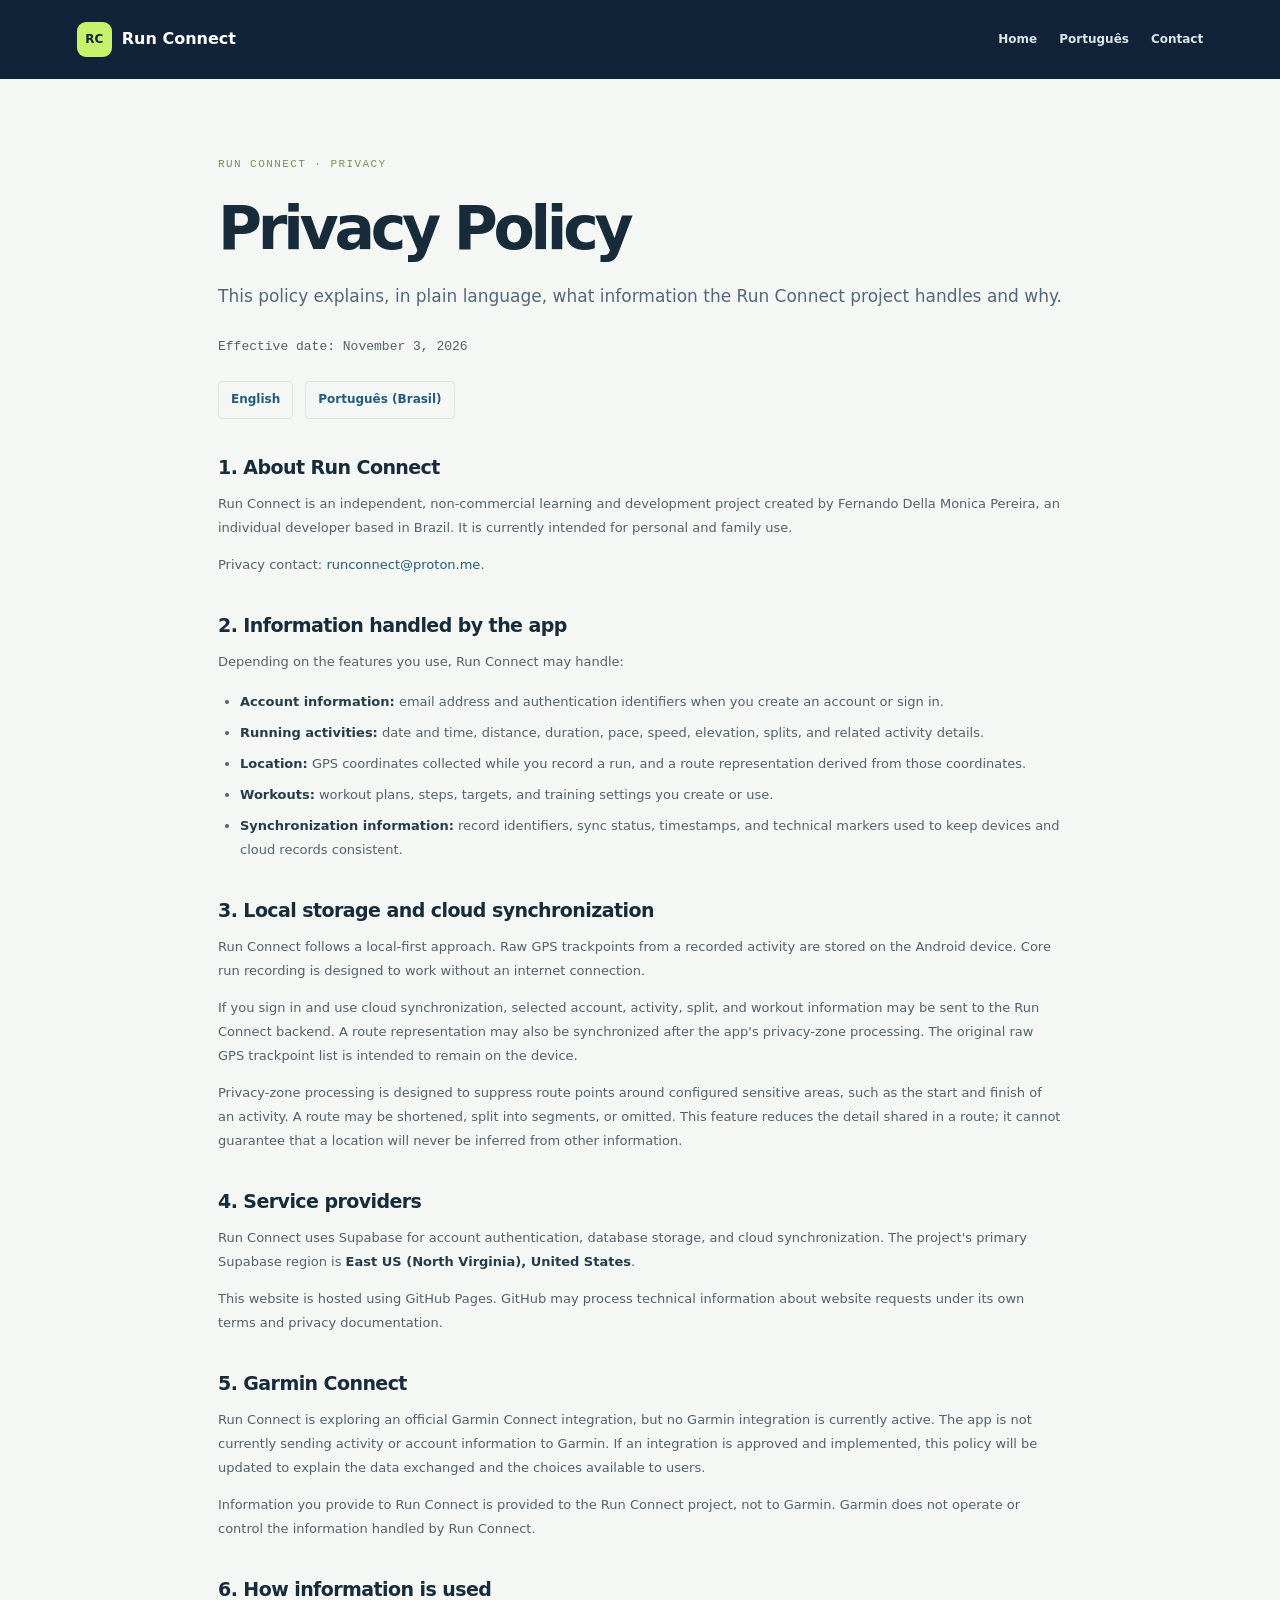
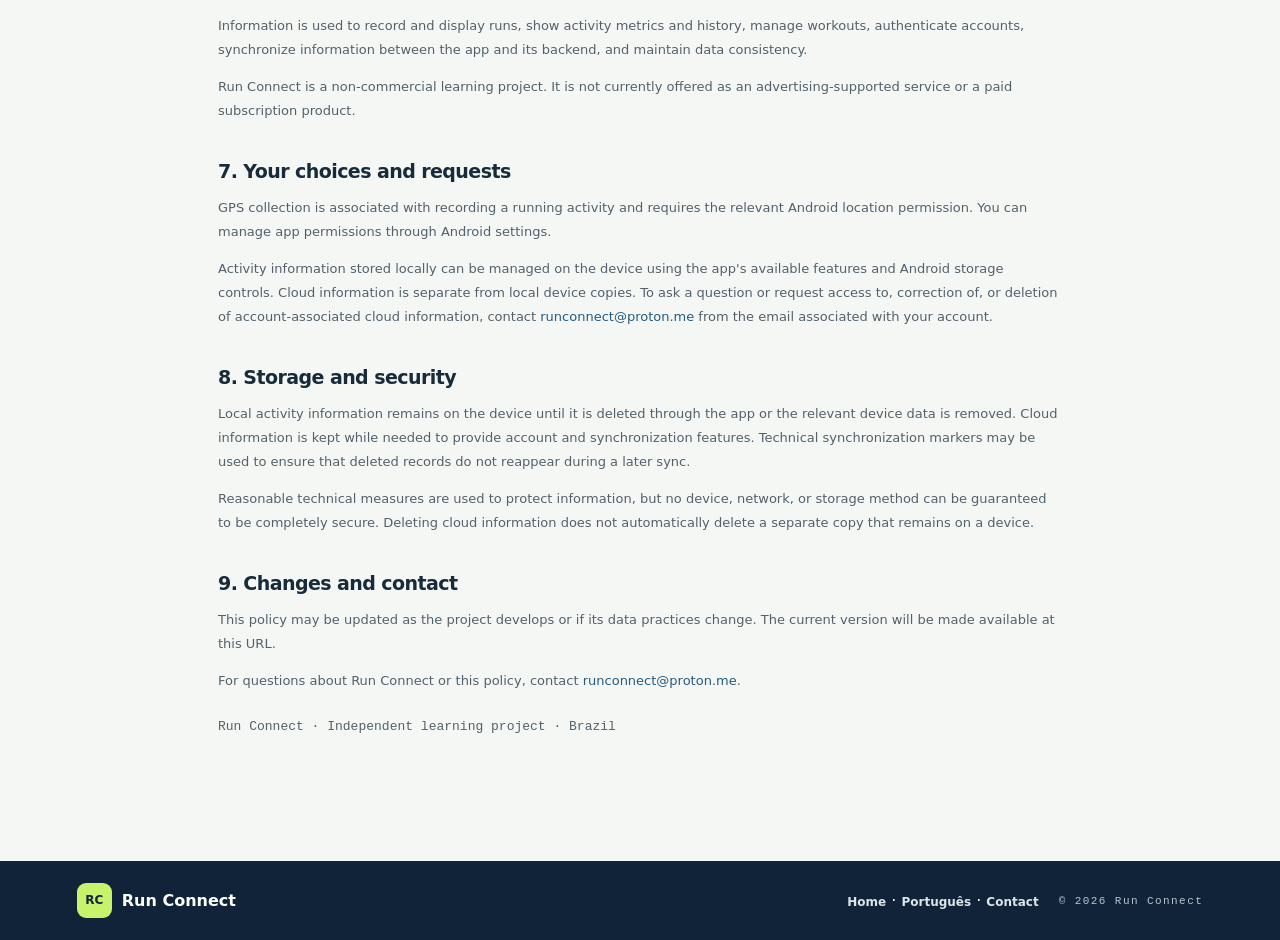
==== commit 9ab6a490: "Simplify English privacy policy for current learning project" ====
--- a/privacy.html
+++ b/privacy.html
@@ -12,74 +12,53 @@
 <main class="legal">
   <small>RUN CONNECT · PRIVACY</small>
   <h1>Privacy Policy</h1>
-  <p class="lead">This notice describes how Run Connect is designed to handle information in the Android application and on this project website.</p>
-  <p class="date">Draft for review · Last reviewed: November 3, 2026</p>
+  <p class="lead">This policy explains, in plain language, what information the Run Connect project handles and why.</p>
+  <p class="date">Effective date: November 3, 2026</p>
   <div class="language-links"><a href="privacy.html">English</a><a href="privacy.pt-BR.html">Português (Brasil)</a></div>
-  <aside class="draft-warning"><strong>NOT READY FOR PUBLICATION.</strong> The responsible developer and primary Supabase region have been identified. The exact diagnostics/SDK inventory, deletion workflow, retention details, and international-transfer contractual mechanism still need verification. Do not use this draft as the published privacy policy yet.</aside>
 
-  <h2>1. Who is responsible for Run Connect?</h2>
-  <p>Run Connect is an independent, non-commercial software project currently developed for personal and family use. It is not currently offered as a commercial subscription service or operated through a registered company.</p>
-  <p><strong>Controller / responsible developer:</strong> Fernando Della Monica Pereira, an individual based in Brazil.</p>
-  <p><strong>Privacy contact:</strong> <a href="mailto:runconnect@proton.me">runconnect@proton.me</a>.</p>
+  <h2>1. About Run Connect</h2>
+  <p>Run Connect is an independent, non-commercial learning and development project created by Fernando Della Monica Pereira, an individual developer based in Brazil. It is currently intended for personal and family use.</p>
+  <p>Privacy contact: <a href="mailto:runconnect@proton.me">runconnect@proton.me</a>.</p>
 
-  <h2>2. Information the app handles</h2>
-  <p>Depending on the features you use and the permissions you grant, Run Connect may process the following categories:</p>
+  <h2>2. Information handled by the app</h2>
+  <p>Depending on the features you use, Run Connect may handle:</p>
   <ul>
-    <li><strong>Account and authentication information:</strong> account email address and authentication identifiers used to sign in and associate cloud records with the correct account.</li>
-    <li><strong>Running activity information:</strong> activity date and time, distance, duration, pace, speed, elevation, splits, activity identifiers, and related workout results.</li>
-    <li><strong>Location information:</strong> GPS coordinates collected while a run is being recorded, plus a route representation derived from those coordinates for supported cloud-sync features.</li>
-    <li><strong>Workout information:</strong> workout plans, steps, targets, and training settings that you create or use.</li>
-    <li><strong>Synchronization information:</strong> record identifiers, sync status, timestamps, and deletion markers needed to synchronize changes and prevent deleted records from reappearing.</li>
+    <li><strong>Account information:</strong> email address and authentication identifiers when you create an account or sign in.</li>
+    <li><strong>Running activities:</strong> date and time, distance, duration, pace, speed, elevation, splits, and related activity details.</li>
+    <li><strong>Location:</strong> GPS coordinates collected while you record a run, and a route representation derived from those coordinates.</li>
+    <li><strong>Workouts:</strong> workout plans, steps, targets, and training settings you create or use.</li>
+    <li><strong>Synchronization information:</strong> record identifiers, sync status, timestamps, and technical markers used to keep devices and cloud records consistent.</li>
   </ul>
-  <p>The exact device diagnostics, crash reports, and optional third-party software libraries included in each app release must be checked against that release before this notice is finalized.</p>
 
-  <h2>3. Location, local storage, and route privacy</h2>
-  <p>Run Connect is designed with a local-first approach. During activity recording, GPS trackpoints are stored locally on the Android device. Core run recording is designed to work without an internet connection.</p>
-  <p>When you sign in and enable cloud synchronization, selected activity information, splits, and workout information may be synchronized with the Run Connect backend. The current design keeps the raw GPS trackpoint list on the device. Where a route is synchronized, the app is designed to send a derived route representation after privacy-zone processing, rather than the original raw trackpoint list.</p>
-  <p>The app's geographic privacy processing is intended to suppress route points around configured sensitive areas, including activity start and finish areas. A route may consequently be shortened, split into segments, or omitted. Route masking reduces exposure but cannot guarantee that a person's location will never be inferred from other information.</p>
-  <p>Location access is used for recording running routes. Android permission controls can be used to manage location access; denying location access may prevent GPS activity recording from working as intended.</p>
+  <h2>3. Local storage and cloud synchronization</h2>
+  <p>Run Connect follows a local-first approach. Raw GPS trackpoints from a recorded activity are stored on the Android device. Core run recording is designed to work without an internet connection.</p>
+  <p>If you sign in and use cloud synchronization, selected account, activity, split, and workout information may be sent to the Run Connect backend. A route representation may also be synchronized after the app's privacy-zone processing. The original raw GPS trackpoint list is intended to remain on the device.</p>
+  <p>Privacy-zone processing is designed to suppress route points around configured sensitive areas, such as the start and finish of an activity. A route may be shortened, split into segments, or omitted. This feature reduces the detail shared in a route; it cannot guarantee that a location will never be inferred from other information.</p>
 
-  <h2>4. Cloud services and service providers</h2>
-  <p>Run Connect uses Supabase for backend functions including authentication, database storage, and cloud synchronization. Supabase processes information on behalf of the project to provide those services.</p>
-  <p>The Run Connect Supabase project is configured in the East US (North Virginia), United States region. The primary project data stored through Supabase is therefore hosted in the United States. Supabase's own terms, privacy documentation, data processing agreement, and information about its subprocessors also apply to its processing. The exact contractual mechanism relied on for international transfers must be reviewed and confirmed before this notice is finalized.</p>
-  <p>This project website is intended to be a static site hosted by GitHub Pages. GitHub may process ordinary technical information about website requests under its own privacy terms. The website does not currently include advertising tags, embedded analytics, contact forms, or third-party font imports.</p>
+  <h2>4. Service providers</h2>
+  <p>Run Connect uses Supabase for account authentication, database storage, and cloud synchronization. The project's primary Supabase region is <strong>East US (North Virginia), United States</strong>.</p>
+  <p>This website is hosted using GitHub Pages. GitHub may process technical information about website requests under its own terms and privacy documentation.</p>
 
-  <h2>5. Garmin and other integrations</h2>
-  <p>Official Garmin Connect integration is not currently available in Run Connect. The app does not currently offer a live Garmin account connection. If an integration is implemented in the future, this policy will be updated before release to describe the information involved, the authorization process, and the relevant service providers.</p>
+  <h2>5. Garmin Connect</h2>
+  <p>Run Connect is exploring an official Garmin Connect integration, but no Garmin integration is currently active. The app is not currently sending activity or account information to Garmin. If an integration is approved and implemented, this policy will be updated to explain the data exchanged and the choices available to users.</p>
+  <p>Information you provide to Run Connect is provided to the Run Connect project, not to Garmin. Garmin does not operate or control the information handled by Run Connect.</p>
 
-  <h2>6. Why information is processed</h2>
-  <p>Information is processed to record and display running activities, calculate or present activity metrics, manage workouts, authenticate accounts, synchronize records, preserve data consistency, and maintain the security and operation of the app.</p>
-  <p>The specific legal basis applicable to each processing purpose must be confirmed as part of the final privacy review. Where a feature relies on a device permission or a consent choice, you can manage that permission or choice through the relevant app or Android controls, subject to the technical requirements of the feature.</p>
+  <h2>6. How information is used</h2>
+  <p>Information is used to record and display runs, show activity metrics and history, manage workouts, authenticate accounts, synchronize information between the app and its backend, and maintain data consistency.</p>
+  <p>Run Connect is a non-commercial learning project. It is not currently offered as an advertising-supported service or a paid subscription product.</p>
 
-  <h2>7. When information is shared</h2>
-  <p>Cloud information is shared with Supabase as needed to provide the backend services described above. Run Connect does not currently provide a public activity feed or public profile feature. No Garmin data exchange is currently active through the app.</p>
-  <p>Information may also be disclosed where required by law or where necessary to respond to a valid legal request or protect the security of users and the project.</p>
+  <h2>7. Your choices and requests</h2>
+  <p>GPS collection is associated with recording a running activity and requires the relevant Android location permission. You can manage app permissions through Android settings.</p>
+  <p>Activity information stored locally can be managed on the device using the app's available features and Android storage controls. Cloud information is separate from local device copies. To ask a question or request access to, correction of, or deletion of account-associated cloud information, contact <a href="mailto:runconnect@proton.me">runconnect@proton.me</a> from the email associated with your account.</p>
 
-  <h2>8. Storage, retention, and deletion</h2>
-  <p>Activity records and raw GPS trackpoints stored only on your device remain there until they are deleted in the app or the relevant device data is removed. Cloud-synchronized records are stored in the Run Connect backend while needed to provide account and synchronization features.</p>
-  <p>Synchronization may use deletion markers so that a record deleted on one device is not recreated by another device during a later sync. Such technical markers are not the same as the original activity content.</p>
-  <p>You may send a privacy or deletion request to <a href="mailto:runconnect@proton.me">runconnect@proton.me</a> using the email address associated with your account. A request may need to be verified. Deleting cloud information does not automatically erase a separate copy that remains on your Android device.</p>
-  <p>The exact process for deleting an account and all associated cloud records, including any backup retention periods, must be verified and documented before general publication. No fixed deletion deadline is promised in this draft.</p>
+  <h2>8. Storage and security</h2>
+  <p>Local activity information remains on the device until it is deleted through the app or the relevant device data is removed. Cloud information is kept while needed to provide account and synchronization features. Technical synchronization markers may be used to ensure that deleted records do not reappear during a later sync.</p>
+  <p>Reasonable technical measures are used to protect information, but no device, network, or storage method can be guaranteed to be completely secure. Deleting cloud information does not automatically delete a separate copy that remains on a device.</p>
 
-  <h2>9. Your privacy rights</h2>
-  <p>Depending on applicable law and the circumstances of the processing, you may request confirmation of processing, access to your personal information, correction of incomplete or inaccurate information, anonymization, blocking or deletion, information about sharing, and portability where applicable. You may also withdraw consent where consent is the applicable legal basis.</p>
-  <p>To make a request, contact <a href="mailto:runconnect@proton.me">runconnect@proton.me</a>. Please describe the request and identify the account concerned. The project may ask for reasonable information to verify that the request comes from the relevant person or their authorized representative.</p>
-
-  <h2>10. Security</h2>
-  <p>Run Connect uses account-based access controls and backend security policies intended to restrict access to cloud records. Reasonable technical and organizational measures are used to protect information, but no device, network, or storage method can be guaranteed to be completely secure.</p>
-
-  <h2>11. Family use and minors</h2>
-  <p>Run Connect is currently a personal and family project, not a service designed specifically for children. A parent or legal guardian should supervise any use by a minor and assess whether the collection of account or location information is appropriate. This section must be reviewed against the actual intended age range before publication.</p>
-
-  <h2>12. International processing</h2>
-  <p>The Run Connect Supabase project's primary region is East US (North Virginia), United States. When you use account and cloud-sync features, the information described in this policy may be transferred electronically from Brazil to and stored in the United States for authentication, database storage, and synchronization. The transfer's specific contractual mechanism and any relevant onward transfers through the provider's subprocessors must be confirmed against the applicable Supabase agreements before publication. The selected project region identifies the primary project-data location; it should not be read as a guarantee that every provider operation or subprocessor processing is restricted to that location.</p>
-
-  <h2>13. Changes to this notice</h2>
-  <p>This notice may be updated when app features, service providers, or data practices change. The last-reviewed date will be updated when a revised version is published.</p>
-
-  <h2>14. Contact</h2>
-  <p>For questions or requests about personal information, contact <a href="mailto:runconnect@proton.me">runconnect@proton.me</a>.</p>
-  <p class="date">Run Connect · Independent project · Brazil</p>
+  <h2>9. Changes and contact</h2>
+  <p>This policy may be updated as the project develops or if its data practices change. The current version will be made available at this URL.</p>
+  <p>For questions about Run Connect or this policy, contact <a href="mailto:runconnect@proton.me">runconnect@proton.me</a>.</p>
+  <p class="date">Run Connect · Independent learning project · Brazil</p>
 </main>
 <footer><a class="brand" href="./"><b>RC</b> Run Connect</a><span><a href="index.html">Home</a> · <a href="privacy.pt-BR.html">Português</a> · <a href="mailto:runconnect@proton.me">Contact</a></span><small>© 2026 Run Connect</small></footer>
 </body>
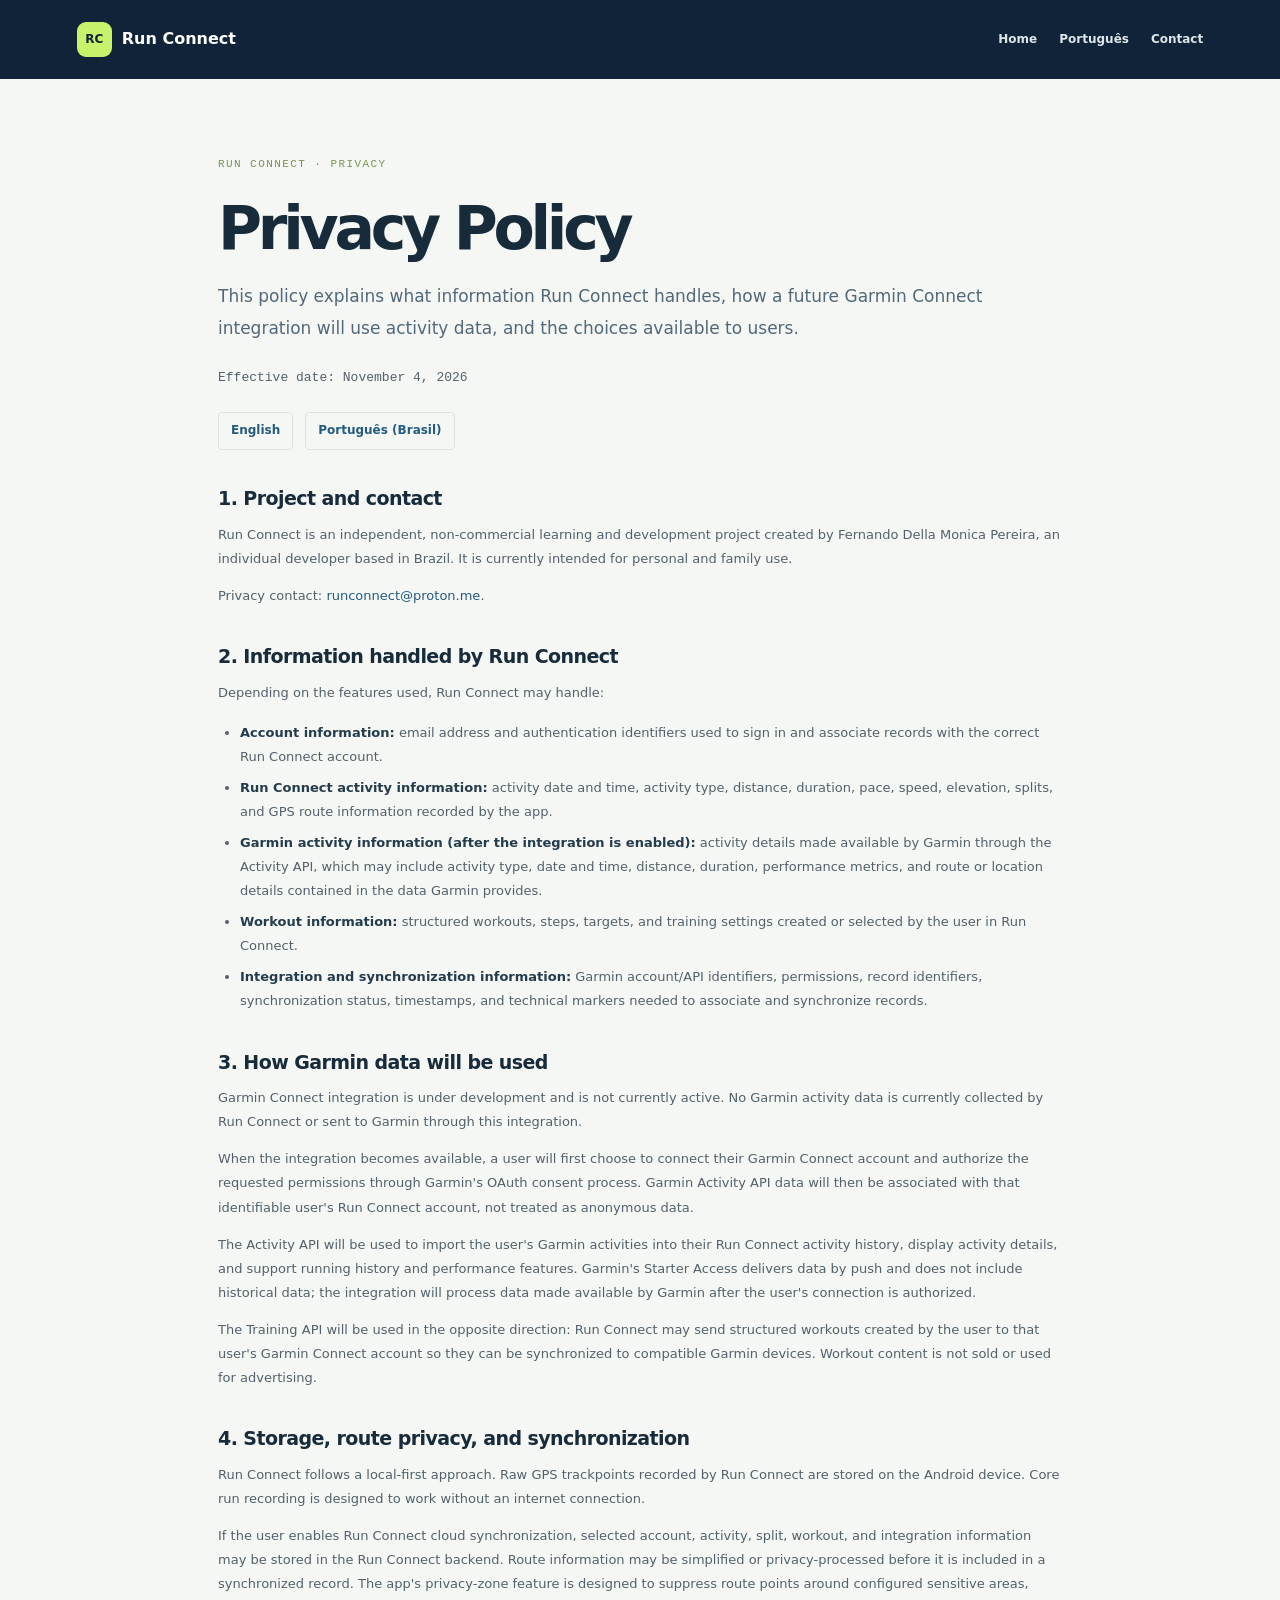
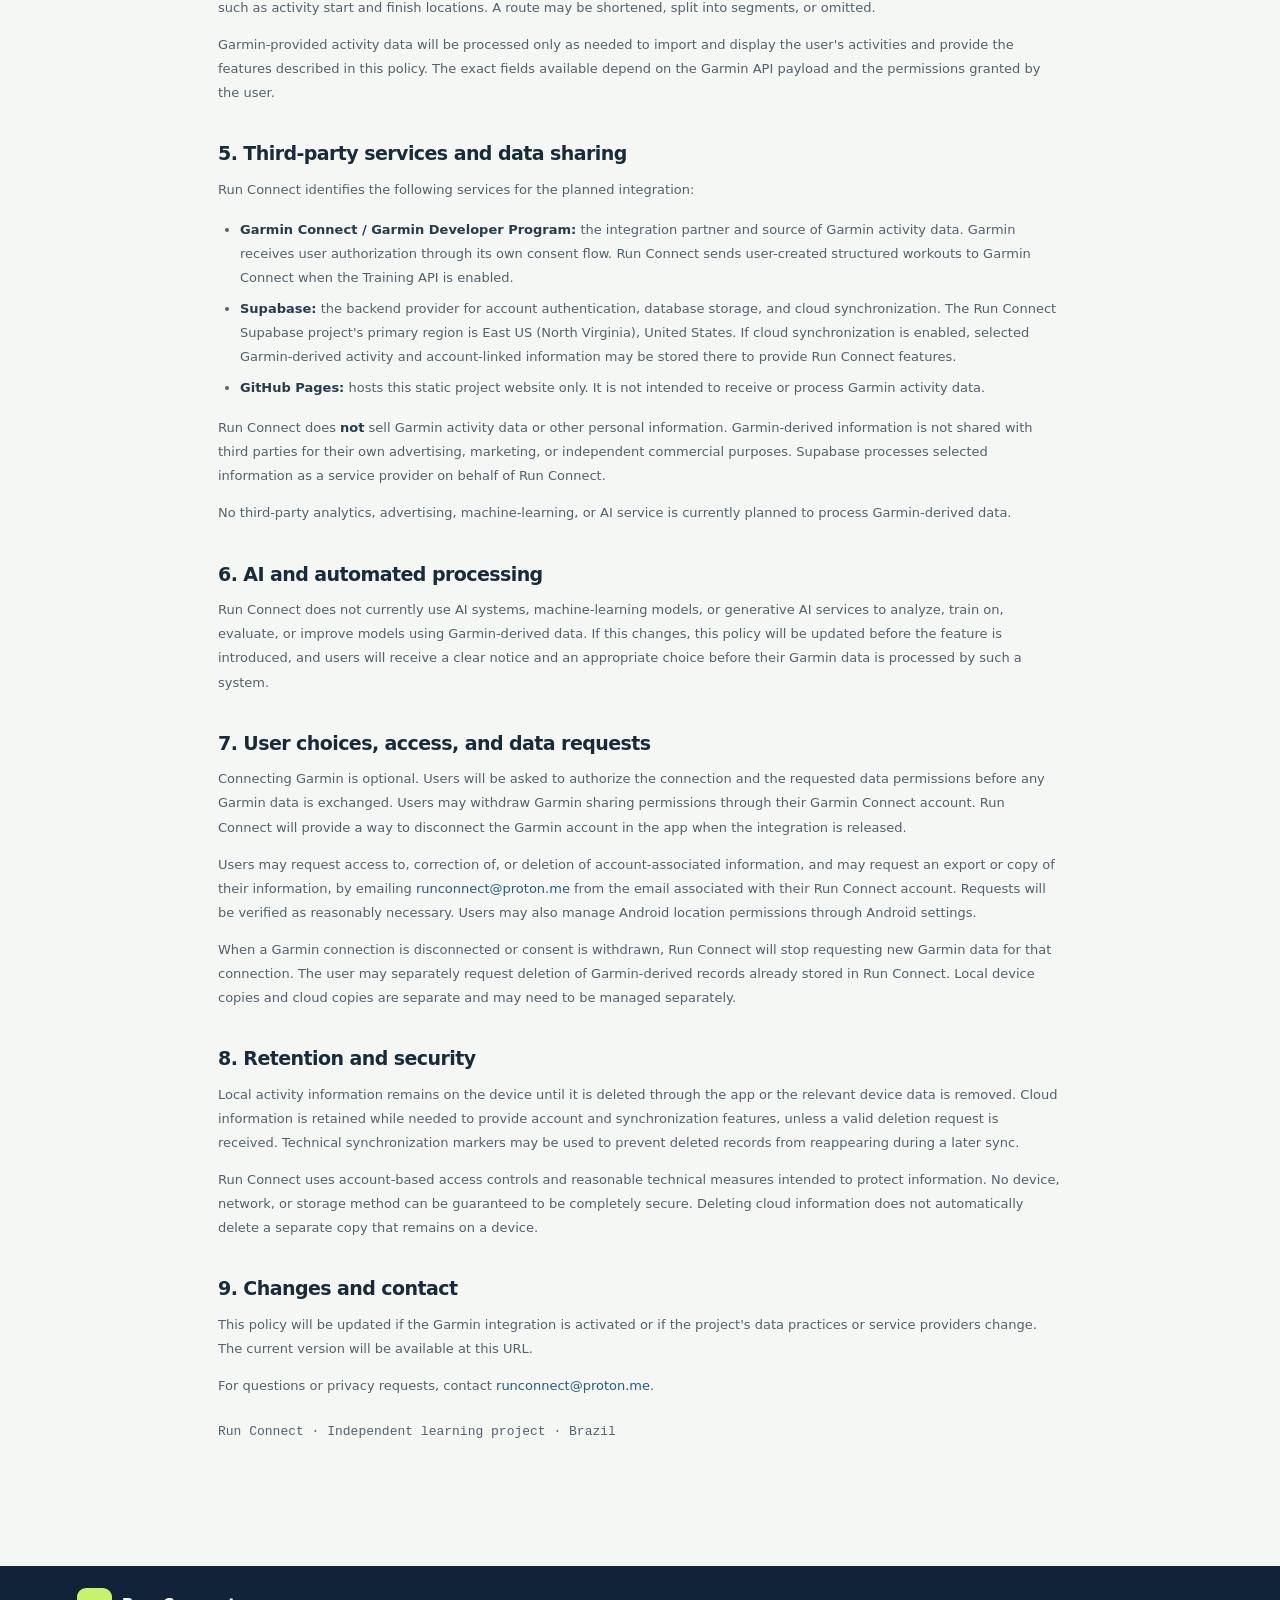
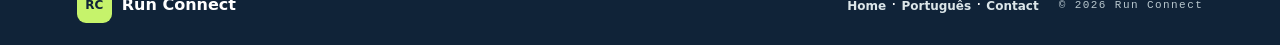
==== commit 47fe63b7: "Describe intended Garmin data handling and user choices in English" ====
--- a/privacy.html
+++ b/privacy.html
@@ -12,52 +12,60 @@
 <main class="legal">
   <small>RUN CONNECT · PRIVACY</small>
   <h1>Privacy Policy</h1>
-  <p class="lead">This policy explains, in plain language, what information the Run Connect project handles and why.</p>
-  <p class="date">Effective date: November 3, 2026</p>
+  <p class="lead">This policy explains what information Run Connect handles, how a future Garmin Connect integration will use activity data, and the choices available to users.</p>
+  <p class="date">Effective date: November 4, 2026</p>
   <div class="language-links"><a href="privacy.html">English</a><a href="privacy.pt-BR.html">Português (Brasil)</a></div>
 
-  <h2>1. About Run Connect</h2>
+  <h2>1. Project and contact</h2>
   <p>Run Connect is an independent, non-commercial learning and development project created by Fernando Della Monica Pereira, an individual developer based in Brazil. It is currently intended for personal and family use.</p>
   <p>Privacy contact: <a href="mailto:runconnect@proton.me">runconnect@proton.me</a>.</p>
 
-  <h2>2. Information handled by the app</h2>
-  <p>Depending on the features you use, Run Connect may handle:</p>
+  <h2>2. Information handled by Run Connect</h2>
+  <p>Depending on the features used, Run Connect may handle:</p>
   <ul>
-    <li><strong>Account information:</strong> email address and authentication identifiers when you create an account or sign in.</li>
-    <li><strong>Running activities:</strong> date and time, distance, duration, pace, speed, elevation, splits, and related activity details.</li>
-    <li><strong>Location:</strong> GPS coordinates collected while you record a run, and a route representation derived from those coordinates.</li>
-    <li><strong>Workouts:</strong> workout plans, steps, targets, and training settings you create or use.</li>
-    <li><strong>Synchronization information:</strong> record identifiers, sync status, timestamps, and technical markers used to keep devices and cloud records consistent.</li>
+    <li><strong>Account information:</strong> email address and authentication identifiers used to sign in and associate records with the correct Run Connect account.</li>
+    <li><strong>Run Connect activity information:</strong> activity date and time, activity type, distance, duration, pace, speed, elevation, splits, and GPS route information recorded by the app.</li>
+    <li><strong>Garmin activity information (after the integration is enabled):</strong> activity details made available by Garmin through the Activity API, which may include activity type, date and time, distance, duration, performance metrics, and route or location details contained in the data Garmin provides.</li>
+    <li><strong>Workout information:</strong> structured workouts, steps, targets, and training settings created or selected by the user in Run Connect.</li>
+    <li><strong>Integration and synchronization information:</strong> Garmin account/API identifiers, permissions, record identifiers, synchronization status, timestamps, and technical markers needed to associate and synchronize records.</li>
   </ul>
 
-  <h2>3. Local storage and cloud synchronization</h2>
-  <p>Run Connect follows a local-first approach. Raw GPS trackpoints from a recorded activity are stored on the Android device. Core run recording is designed to work without an internet connection.</p>
-  <p>If you sign in and use cloud synchronization, selected account, activity, split, and workout information may be sent to the Run Connect backend. A route representation may also be synchronized after the app's privacy-zone processing. The original raw GPS trackpoint list is intended to remain on the device.</p>
-  <p>Privacy-zone processing is designed to suppress route points around configured sensitive areas, such as the start and finish of an activity. A route may be shortened, split into segments, or omitted. This feature reduces the detail shared in a route; it cannot guarantee that a location will never be inferred from other information.</p>
+  <h2>3. How Garmin data will be used</h2>
+  <p>Garmin Connect integration is under development and is not currently active. No Garmin activity data is currently collected by Run Connect or sent to Garmin through this integration.</p>
+  <p>When the integration becomes available, a user will first choose to connect their Garmin Connect account and authorize the requested permissions through Garmin's OAuth consent process. Garmin Activity API data will then be associated with that identifiable user's Run Connect account, not treated as anonymous data.</p>
+  <p>The Activity API will be used to import the user's Garmin activities into their Run Connect activity history, display activity details, and support running history and performance features. Garmin's Starter Access delivers data by push and does not include historical data; the integration will process data made available by Garmin after the user's connection is authorized.</p>
+  <p>The Training API will be used in the opposite direction: Run Connect may send structured workouts created by the user to that user's Garmin Connect account so they can be synchronized to compatible Garmin devices. Workout content is not sold or used for advertising.</p>
 
-  <h2>4. Service providers</h2>
-  <p>Run Connect uses Supabase for account authentication, database storage, and cloud synchronization. The project's primary Supabase region is <strong>East US (North Virginia), United States</strong>.</p>
-  <p>This website is hosted using GitHub Pages. GitHub may process technical information about website requests under its own terms and privacy documentation.</p>
+  <h2>4. Storage, route privacy, and synchronization</h2>
+  <p>Run Connect follows a local-first approach. Raw GPS trackpoints recorded by Run Connect are stored on the Android device. Core run recording is designed to work without an internet connection.</p>
+  <p>If the user enables Run Connect cloud synchronization, selected account, activity, split, workout, and integration information may be stored in the Run Connect backend. Route information may be simplified or privacy-processed before it is included in a synchronized record. The app's privacy-zone feature is designed to suppress route points around configured sensitive areas, such as activity start and finish locations. A route may be shortened, split into segments, or omitted.</p>
+  <p>Garmin-provided activity data will be processed only as needed to import and display the user's activities and provide the features described in this policy. The exact fields available depend on the Garmin API payload and the permissions granted by the user.</p>
 
-  <h2>5. Garmin Connect</h2>
-  <p>Run Connect is exploring an official Garmin Connect integration, but no Garmin integration is currently active. The app is not currently sending activity or account information to Garmin. If an integration is approved and implemented, this policy will be updated to explain the data exchanged and the choices available to users.</p>
-  <p>Information you provide to Run Connect is provided to the Run Connect project, not to Garmin. Garmin does not operate or control the information handled by Run Connect.</p>
+  <h2>5. Third-party services and data sharing</h2>
+  <p>Run Connect identifies the following services for the planned integration:</p>
+  <ul>
+    <li><strong>Garmin Connect / Garmin Developer Program:</strong> the integration partner and source of Garmin activity data. Garmin receives user authorization through its own consent flow. Run Connect sends user-created structured workouts to Garmin Connect when the Training API is enabled.</li>
+    <li><strong>Supabase:</strong> the backend provider for account authentication, database storage, and cloud synchronization. The Run Connect Supabase project's primary region is East US (North Virginia), United States. If cloud synchronization is enabled, selected Garmin-derived activity and account-linked information may be stored there to provide Run Connect features.</li>
+    <li><strong>GitHub Pages:</strong> hosts this static project website only. It is not intended to receive or process Garmin activity data.</li>
+  </ul>
+  <p>Run Connect does <strong>not</strong> sell Garmin activity data or other personal information. Garmin-derived information is not shared with third parties for their own advertising, marketing, or independent commercial purposes. Supabase processes selected information as a service provider on behalf of Run Connect.</p>
+  <p>No third-party analytics, advertising, machine-learning, or AI service is currently planned to process Garmin-derived data.</p>
 
-  <h2>6. How information is used</h2>
-  <p>Information is used to record and display runs, show activity metrics and history, manage workouts, authenticate accounts, synchronize information between the app and its backend, and maintain data consistency.</p>
-  <p>Run Connect is a non-commercial learning project. It is not currently offered as an advertising-supported service or a paid subscription product.</p>
+  <h2>6. AI and automated processing</h2>
+  <p>Run Connect does not currently use AI systems, machine-learning models, or generative AI services to analyze, train on, evaluate, or improve models using Garmin-derived data. If this changes, this policy will be updated before the feature is introduced, and users will receive a clear notice and an appropriate choice before their Garmin data is processed by such a system.</p>
 
-  <h2>7. Your choices and requests</h2>
-  <p>GPS collection is associated with recording a running activity and requires the relevant Android location permission. You can manage app permissions through Android settings.</p>
-  <p>Activity information stored locally can be managed on the device using the app's available features and Android storage controls. Cloud information is separate from local device copies. To ask a question or request access to, correction of, or deletion of account-associated cloud information, contact <a href="mailto:runconnect@proton.me">runconnect@proton.me</a> from the email associated with your account.</p>
+  <h2>7. User choices, access, and data requests</h2>
+  <p>Connecting Garmin is optional. Users will be asked to authorize the connection and the requested data permissions before any Garmin data is exchanged. Users may withdraw Garmin sharing permissions through their Garmin Connect account. Run Connect will provide a way to disconnect the Garmin account in the app when the integration is released.</p>
+  <p>Users may request access to, correction of, or deletion of account-associated information, and may request an export or copy of their information, by emailing <a href="mailto:runconnect@proton.me">runconnect@proton.me</a> from the email associated with their Run Connect account. Requests will be verified as reasonably necessary. Users may also manage Android location permissions through Android settings.</p>
+  <p>When a Garmin connection is disconnected or consent is withdrawn, Run Connect will stop requesting new Garmin data for that connection. The user may separately request deletion of Garmin-derived records already stored in Run Connect. Local device copies and cloud copies are separate and may need to be managed separately.</p>
 
-  <h2>8. Storage and security</h2>
-  <p>Local activity information remains on the device until it is deleted through the app or the relevant device data is removed. Cloud information is kept while needed to provide account and synchronization features. Technical synchronization markers may be used to ensure that deleted records do not reappear during a later sync.</p>
-  <p>Reasonable technical measures are used to protect information, but no device, network, or storage method can be guaranteed to be completely secure. Deleting cloud information does not automatically delete a separate copy that remains on a device.</p>
+  <h2>8. Retention and security</h2>
+  <p>Local activity information remains on the device until it is deleted through the app or the relevant device data is removed. Cloud information is retained while needed to provide account and synchronization features, unless a valid deletion request is received. Technical synchronization markers may be used to prevent deleted records from reappearing during a later sync.</p>
+  <p>Run Connect uses account-based access controls and reasonable technical measures intended to protect information. No device, network, or storage method can be guaranteed to be completely secure. Deleting cloud information does not automatically delete a separate copy that remains on a device.</p>
 
   <h2>9. Changes and contact</h2>
-  <p>This policy may be updated as the project develops or if its data practices change. The current version will be made available at this URL.</p>
-  <p>For questions about Run Connect or this policy, contact <a href="mailto:runconnect@proton.me">runconnect@proton.me</a>.</p>
+  <p>This policy will be updated if the Garmin integration is activated or if the project's data practices or service providers change. The current version will be available at this URL.</p>
+  <p>For questions or privacy requests, contact <a href="mailto:runconnect@proton.me">runconnect@proton.me</a>.</p>
   <p class="date">Run Connect · Independent learning project · Brazil</p>
 </main>
 <footer><a class="brand" href="./"><b>RC</b> Run Connect</a><span><a href="index.html">Home</a> · <a href="privacy.pt-BR.html">Português</a> · <a href="mailto:runconnect@proton.me">Contact</a></span><small>© 2026 Run Connect</small></footer>
